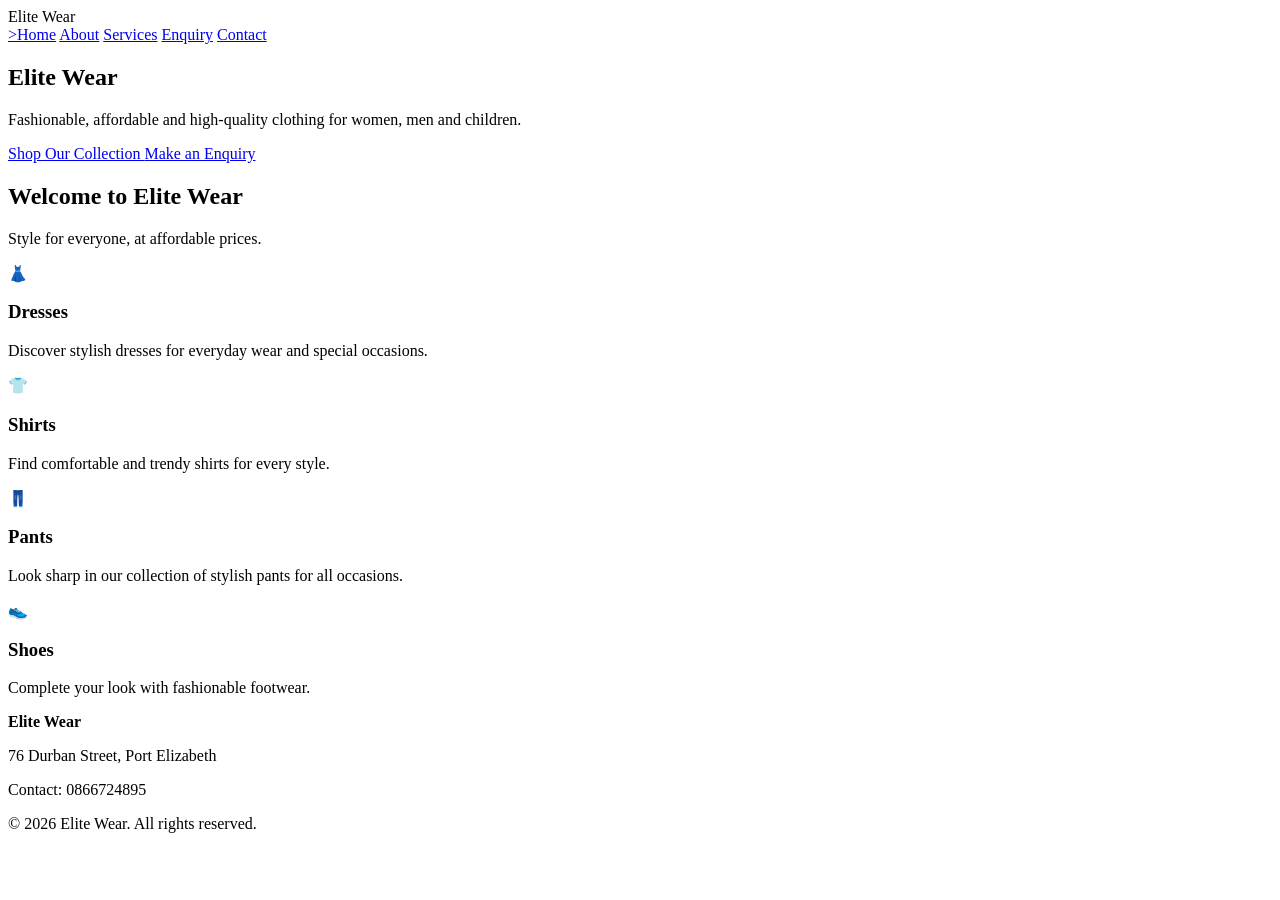
==== index/index.html @ 98d12f88 "commit index" ====
<!DOCTYPE html>
<html lang="en">
<head>
    <meta charset="UTF-8">
    <meta name="viewport" content="width=device-width, initial-scale=1.0">
    <title>Document</title>
</head>
<body>

    <!--=================
    HEADER AND NAVIGATION
    ==================-->
    <header>
        <div class= "navbar"

        <div class= "logo" >Elite Wear

        </div>

        <nav>
            <a class="active" href="index.html">>Home</a>
            <a href="about.html">About</a>
            <a href="services.html">Services</a>
            <a href="enquiry.html">Enquiry</a>
            <a href="contact.html">Contact</a>

        </nav>
        </div>
    </header>

    <!--===================
      HERO SECTION
    =======================-->

    <section class="hero">
        <div>
            <h1>Elite Wear</h1>

            <p>

                Fashionable, affordable and high-quality clothing for women, men and children.
            </p>

            <a class="btn" href="services.html">
                Shop Our Collection
            </a>

            <a class="btn light" href="enquiry.html">
                Make an Enquiry
            </a>
        </div>
    </section>

    <!--=============
    WELCOME SECTION
    ==================-->
    
    <section class="container">

        <div class="section-title">
            <h2>Welcome to Elite Wear</h2>
            <p> Style for everyone, at affordable prices.</p>

        </div>
           <!-- Clothing category cards-->
            <div class="card">

                <!--Dresses card-->
                <div class="icon">👗</div>
                <h3>Dresses</h3>
                <p>
                    Discover stylish dresses for everyday wear and special occasions.
                </p>
            </div>
            <!--Shirts Card-->
            <div class="card">
                <div class="icon">👕</div>
                <h3>Shirts</h3>
                <p>
        Find comfortable and trendy shirts for every style.
                </p>
            </div>
            <!--Pants Card-->
            <div class="card">
                <div class="icon">👖</div>
                <h3>Pants</h3>
                <p>
        Look sharp in our collection of stylish pants for all occasions.
                </p>
            </div>
            <!--Shoes Card-->
            <div class="card">
                <div class="icon">👟</div>
                <h3>Shoes</h3>
                <p>
         Complete your look with fashionable footwear.   
                </p>
            </div>
    </section>

    <footer>

        <!--===============
           FOOTER
        ====================-->
        <p><strong>Elite Wear</strong></p>
        <p>76 Durban Street, Port Elizabeth</p>
        <p>Contact: 0866724895</p>
        <p>&copy; 2026 Elite Wear. All rights reserved.</p>
    
    </footer>
    
</body>
</html>
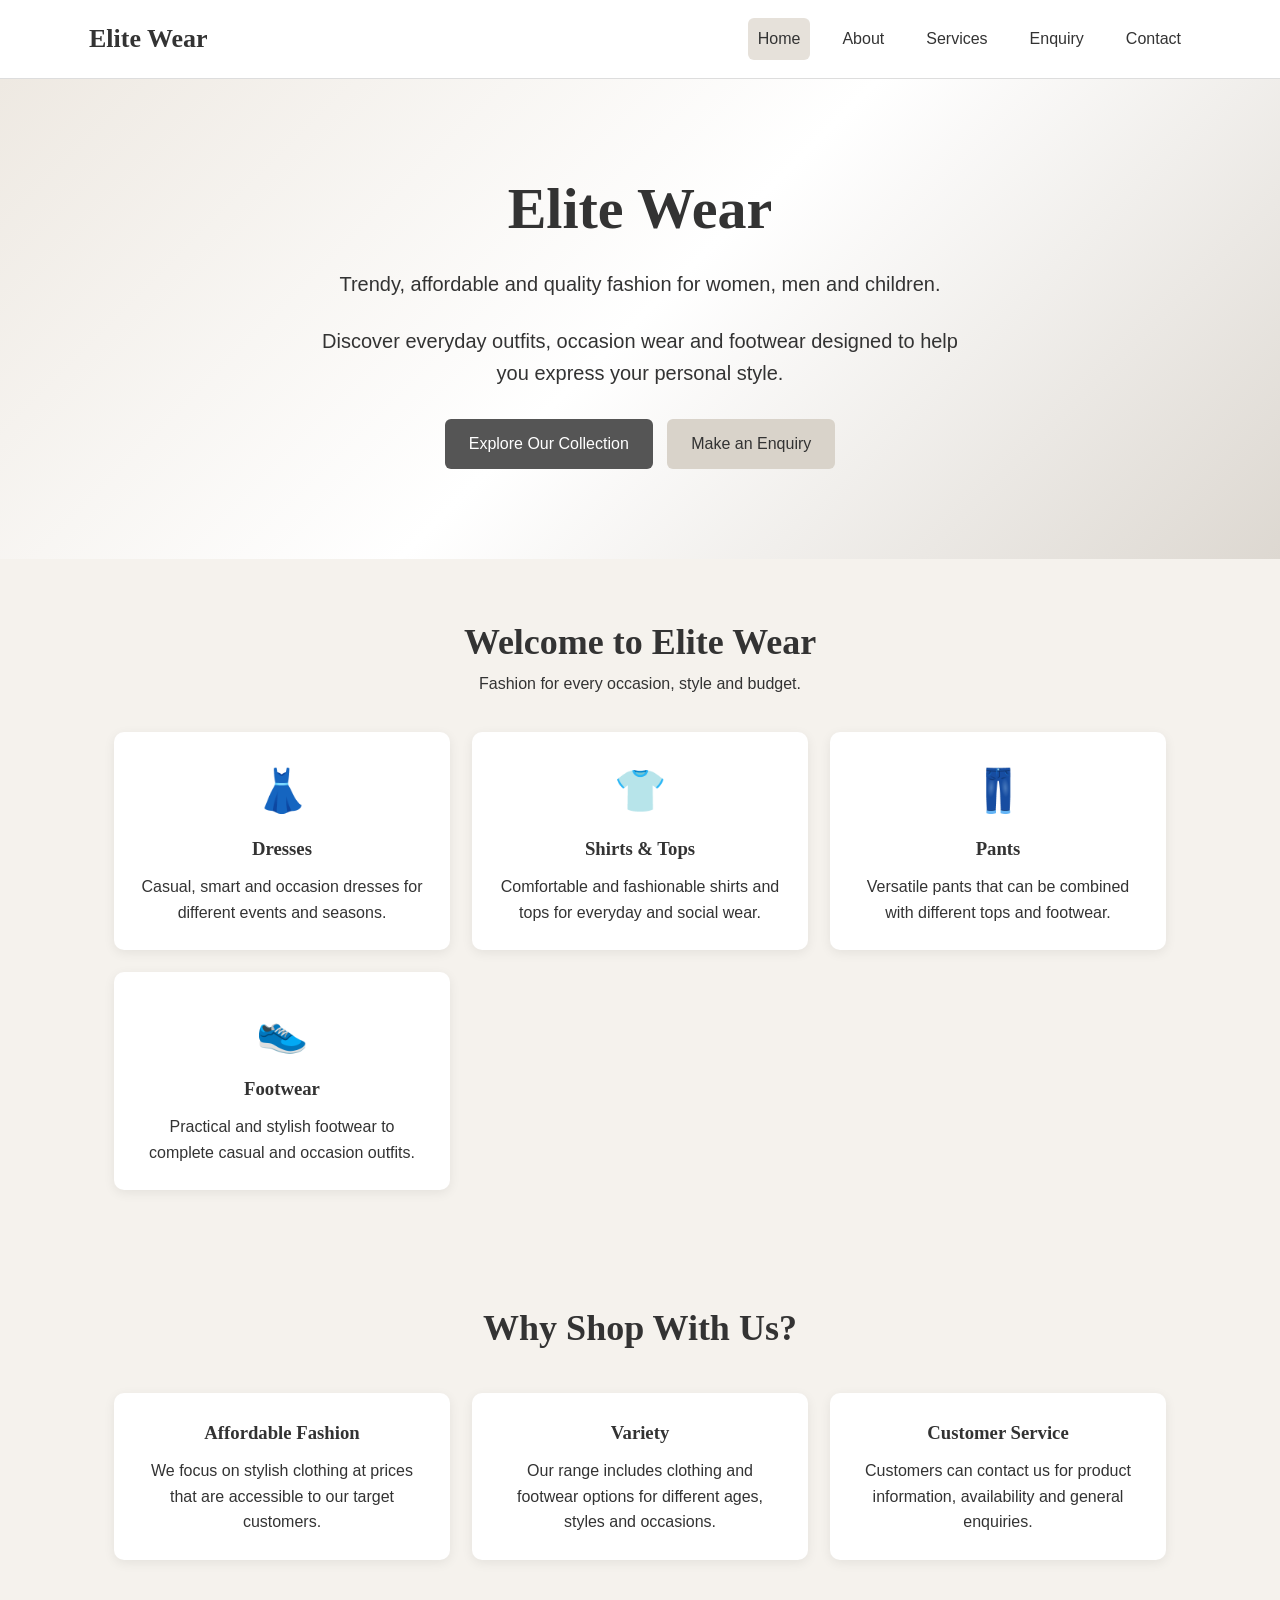
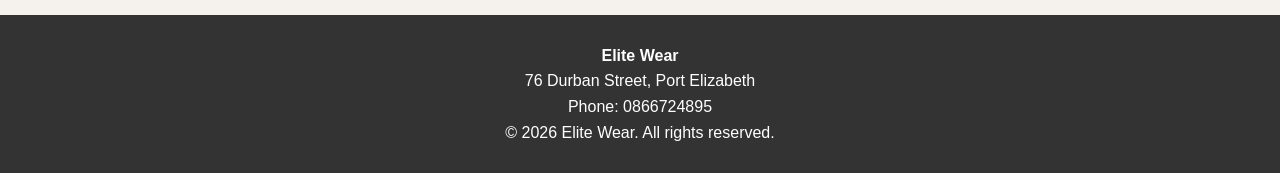
==== commit 5cc27ec0: "Expand home page with detailed Elite Wear information" ====
--- a/index/index.html
+++ b/index/index.html
@@ -3,112 +3,64 @@
 <head>
     <meta charset="UTF-8">
     <meta name="viewport" content="width=device-width, initial-scale=1.0">
-    <title>Document</title>
+    <title>Elite Wear | Trendy Fashion</title>
+    <link rel="stylesheet" href="../css/style.css">
 </head>
 <body>
-
-    <!--=================
-    HEADER AND NAVIGATION
-    ==================-->
+    <!-- Main header and website navigation -->
     <header>
-        <div class= "navbar"
-
-        <div class= "logo" >Elite Wear
-
-        </div>
-
-        <nav>
-            <a class="active" href="index.html">>Home</a>
-            <a href="about.html">About</a>
-            <a href="services.html">Services</a>
-            <a href="enquiry.html">Enquiry</a>
-            <a href="contact.html">Contact</a>
-
-        </nav>
+        <div class="navbar">
+            <div class="logo">Elite Wear</div>
+            <nav>
+                <a class="active" href="index.html">Home</a>
+                <a href="../Pages/about.html">About</a>
+                <a href="../Pages/services.html">Services</a>
+                <a href="../Pages/enquiry.html">Enquiry</a>
+                <a href="../Pages/contact.html">Contact</a>
+            </nav>
         </div>
     </header>
 
-    <!--===================
-      HERO SECTION
-    =======================-->
-
+    <!-- Hero section introducing the clothing brand -->
     <section class="hero">
         <div>
             <h1>Elite Wear</h1>
-
-            <p>
-
-                Fashionable, affordable and high-quality clothing for women, men and children.
-            </p>
-
-            <a class="btn" href="services.html">
-                Shop Our Collection
-            </a>
-
-            <a class="btn light" href="enquiry.html">
-                Make an Enquiry
-            </a>
+            <p>Trendy, affordable and quality fashion for women, men and children.</p>
+            <p>Discover everyday outfits, occasion wear and footwear designed to help you express your personal style.</p>
+            <a class="btn" href="../Pages/services.html">Explore Our Collection</a>
+            <a class="btn light" href="../Pages/enquiry.html">Make an Enquiry</a>
         </div>
     </section>
 
-    <!--=============
-    WELCOME SECTION
-    ==================-->
-    
+    <!-- Welcome and category overview -->
     <section class="container">
-
         <div class="section-title">
             <h2>Welcome to Elite Wear</h2>
-            <p> Style for everyone, at affordable prices.</p>
+            <p>Fashion for every occasion, style and budget.</p>
+        </div>
+        <div class="cards">
+            <div class="card"><div class="icon">👗</div><h3>Dresses</h3><p>Casual, smart and occasion dresses for different events and seasons.</p></div>
+            <div class="card"><div class="icon">👕</div><h3>Shirts & Tops</h3><p>Comfortable and fashionable shirts and tops for everyday and social wear.</p></div>
+            <div class="card"><div class="icon">👖</div><h3>Pants</h3><p>Versatile pants that can be combined with different tops and footwear.</p></div>
+            <div class="card"><div class="icon">👟</div><h3>Footwear</h3><p>Practical and stylish footwear to complete casual and occasion outfits.</p></div>
+        </div>
+    </section>
 
+    <!-- Extra information about the customer experience -->
+    <section class="container">
+        <div class="section-title"><h2>Why Shop With Us?</h2></div>
+        <div class="cards">
+            <div class="card"><h3>Affordable Fashion</h3><p>We focus on stylish clothing at prices that are accessible to our target customers.</p></div>
+            <div class="card"><h3>Variety</h3><p>Our range includes clothing and footwear options for different ages, styles and occasions.</p></div>
+            <div class="card"><h3>Customer Service</h3><p>Customers can contact us for product information, availability and general enquiries.</p></div>
         </div>
-           <!-- Clothing category cards-->
-            <div class="card">
-
-                <!--Dresses card-->
-                <div class="icon">👗</div>
-                <h3>Dresses</h3>
-                <p>
-                    Discover stylish dresses for everyday wear and special occasions.
-                </p>
-            </div>
-            <!--Shirts Card-->
-            <div class="card">
-                <div class="icon">👕</div>
-                <h3>Shirts</h3>
-                <p>
-        Find comfortable and trendy shirts for every style.
-                </p>
-            </div>
-            <!--Pants Card-->
-            <div class="card">
-                <div class="icon">👖</div>
-                <h3>Pants</h3>
-                <p>
-        Look sharp in our collection of stylish pants for all occasions.
-                </p>
-            </div>
-            <!--Shoes Card-->
-            <div class="card">
-                <div class="icon">👟</div>
-                <h3>Shoes</h3>
-                <p>
-         Complete your look with fashionable footwear.   
-                </p>
-            </div>
     </section>
 
     <footer>
-
-        <!--===============
-           FOOTER
-        ====================-->
         <p><strong>Elite Wear</strong></p>
         <p>76 Durban Street, Port Elizabeth</p>
-        <p>Contact: 0866724895</p>
+        <p>Phone: 0866724895</p>
         <p>&copy; 2026 Elite Wear. All rights reserved.</p>
-    
     </footer>
-    
 </body>
 </html>
--- a/css/style.css
+++ b/css/style.css
@@ -0,0 +1,501 @@
+/* ================================
+   ELITE WEAR WEBSITE
+   Main CSS
+================================ */
+
+
+/* ---------- GENERAL ---------- */
+
+* {
+    box-sizing: border-box;
+    margin: 0;
+    padding: 0;
+}
+
+
+body {
+
+    font-family: Calibri, Arial, sans-serif;
+
+    background-color: #f5f2ed;
+
+    color: #333;
+
+    line-height: 1.6;
+}
+
+
+h1,
+h2,
+h3 {
+
+    font-family: "Lucida Handwriting", cursive;
+
+}
+
+
+a {
+
+    text-decoration: none;
+
+    color: inherit;
+
+}
+
+
+/* ---------- NAVIGATION ---------- */
+
+header {
+
+    background-color: white;
+
+    border-bottom: 1px solid #ddd;
+
+    position: sticky;
+
+    top: 0;
+
+    z-index: 10;
+
+}
+
+
+.navbar {
+
+    max-width: 1150px;
+
+    margin: auto;
+
+    padding: 18px 24px;
+
+    display: flex;
+
+    align-items: center;
+
+    justify-content: space-between;
+
+}
+
+
+.logo {
+
+    font-family: "Lucida Handwriting", cursive;
+
+    font-size: 26px;
+
+    font-weight: bold;
+
+}
+
+
+nav {
+
+    display: flex;
+
+    gap: 22px;
+
+}
+
+
+nav a {
+
+    padding: 8px 10px;
+
+    border-radius: 6px;
+
+}
+
+
+nav a:hover,
+nav a.active {
+
+    background-color: #e6e1da;
+
+}
+
+
+/* ---------- HERO ---------- */
+
+.hero {
+
+    min-height: 480px;
+
+    display: flex;
+
+    align-items: center;
+
+    justify-content: center;
+
+    text-align: center;
+
+    padding: 60px 20px;
+
+    background:
+        linear-gradient(
+            135deg,
+            #eee9e2,
+            #ffffff,
+            #ddd8d1
+        );
+
+}
+
+
+.hero h1 {
+
+    font-size: 58px;
+
+    margin-bottom: 12px;
+
+}
+
+
+.hero p {
+
+    font-size: 20px;
+
+    max-width: 650px;
+
+    margin: 0 auto 25px;
+
+}
+
+
+/* ---------- BUTTONS ---------- */
+
+.btn {
+
+    display: inline-block;
+
+    background-color: #555;
+
+    color: white;
+
+    padding: 12px 24px;
+
+    border-radius: 6px;
+
+    margin: 5px;
+
+    border: none;
+
+    cursor: pointer;
+
+    font-size: 16px;
+
+}
+
+
+.btn:hover {
+
+    background-color: #333;
+
+}
+
+
+.btn.light {
+
+    background-color: #d9d3ca;
+
+    color: #333;
+
+}
+
+
+/* ---------- CONTAINER ---------- */
+
+.container {
+
+    max-width: 1100px;
+
+    margin: auto;
+
+    padding: 55px 24px;
+
+}
+
+
+.section-title {
+
+    text-align: center;
+
+    margin-bottom: 35px;
+
+}
+
+
+.section-title h2 {
+
+    font-size: 36px;
+
+}
+
+
+/* ---------- CARDS ---------- */
+
+.cards {
+
+    display: grid;
+
+    grid-template-columns:
+        repeat(3, 1fr);
+
+    gap: 22px;
+
+}
+
+
+.card {
+
+    background-color: white;
+
+    padding: 25px;
+
+    border-radius: 10px;
+
+    box-shadow:
+        0 3px 12px #00000012;
+
+    text-align: center;
+
+}
+
+
+.card h3 {
+
+    margin-bottom: 10px;
+
+}
+
+
+.icon {
+
+    font-size: 42px;
+
+    margin-bottom: 10px;
+
+}
+
+
+/* ---------- PRODUCTS ---------- */
+
+.product-grid {
+
+    display: grid;
+
+    grid-template-columns:
+        repeat(3, 1fr);
+
+    gap: 24px;
+
+}
+
+
+.product {
+
+    background-color: white;
+
+    border-radius: 10px;
+
+    overflow: hidden;
+
+    box-shadow:
+        0 3px 12px #00000012;
+
+}
+
+
+.product-img {
+
+    height: 220px;
+
+    background-color: #ded9d2;
+
+    display: flex;
+
+    align-items: center;
+
+    justify-content: center;
+
+    font-size: 60px;
+
+}
+
+
+.product-info {
+
+    padding: 18px;
+
+}
+
+
+.price {
+
+    font-weight: bold;
+
+    font-size: 18px;
+
+    margin-top: 10px;
+
+}
+
+
+/* ---------- ABOUT ---------- */
+
+.about-box {
+
+    background-color: white;
+
+    padding: 35px;
+
+    border-radius: 10px;
+
+    box-shadow:
+        0 3px 12px #00000012;
+
+}
+
+
+.info-list {
+
+    list-style: none;
+
+    margin-top: 18px;
+
+}
+
+
+.info-list li {
+
+    margin: 8px 0;
+
+}
+
+
+/* ---------- FORM ---------- */
+
+.form {
+
+    max-width: 700px;
+
+    margin: auto;
+
+    background-color: white;
+
+    padding: 30px;
+
+    border-radius: 10px;
+
+    box-shadow:
+        0 3px 12px #00000012;
+
+}
+
+
+.form-group {
+
+    margin-bottom: 18px;
+
+}
+
+
+label {
+
+    display: block;
+
+    margin-bottom: 6px;
+
+    font-weight: bold;
+
+}
+
+
+input,
+textarea,
+select {
+
+    width: 100%;
+
+    padding: 12px;
+
+    border: 1px solid #ccc;
+
+    border-radius: 6px;
+
+    font: inherit;
+
+}
+
+
+textarea {
+
+    min-height: 140px;
+
+    resize: vertical;
+
+}
+
+
+#response {
+
+    margin-top: 15px;
+
+    font-weight: bold;
+
+}
+
+
+/* ---------- FOOTER ---------- */
+
+footer {
+
+    background-color: #333;
+
+    color: white;
+
+    padding: 28px 20px;
+
+    text-align: center;
+
+}
+
+
+/* ---------- MOBILE ---------- */
+
+@media (max-width: 800px) {
+
+    .navbar {
+
+        flex-direction: column;
+
+        gap: 12px;
+
+    }
+
+
+    nav {
+
+        flex-wrap: wrap;
+
+        justify-content: center;
+
+        gap: 5px;
+
+    }
+
+
+    .hero h1 {
+
+        font-size: 40px;
+
+    }
+
+
+    .cards,
+    .product-grid {
+
+        grid-template-columns: 1fr;
+
+    }
+
+}
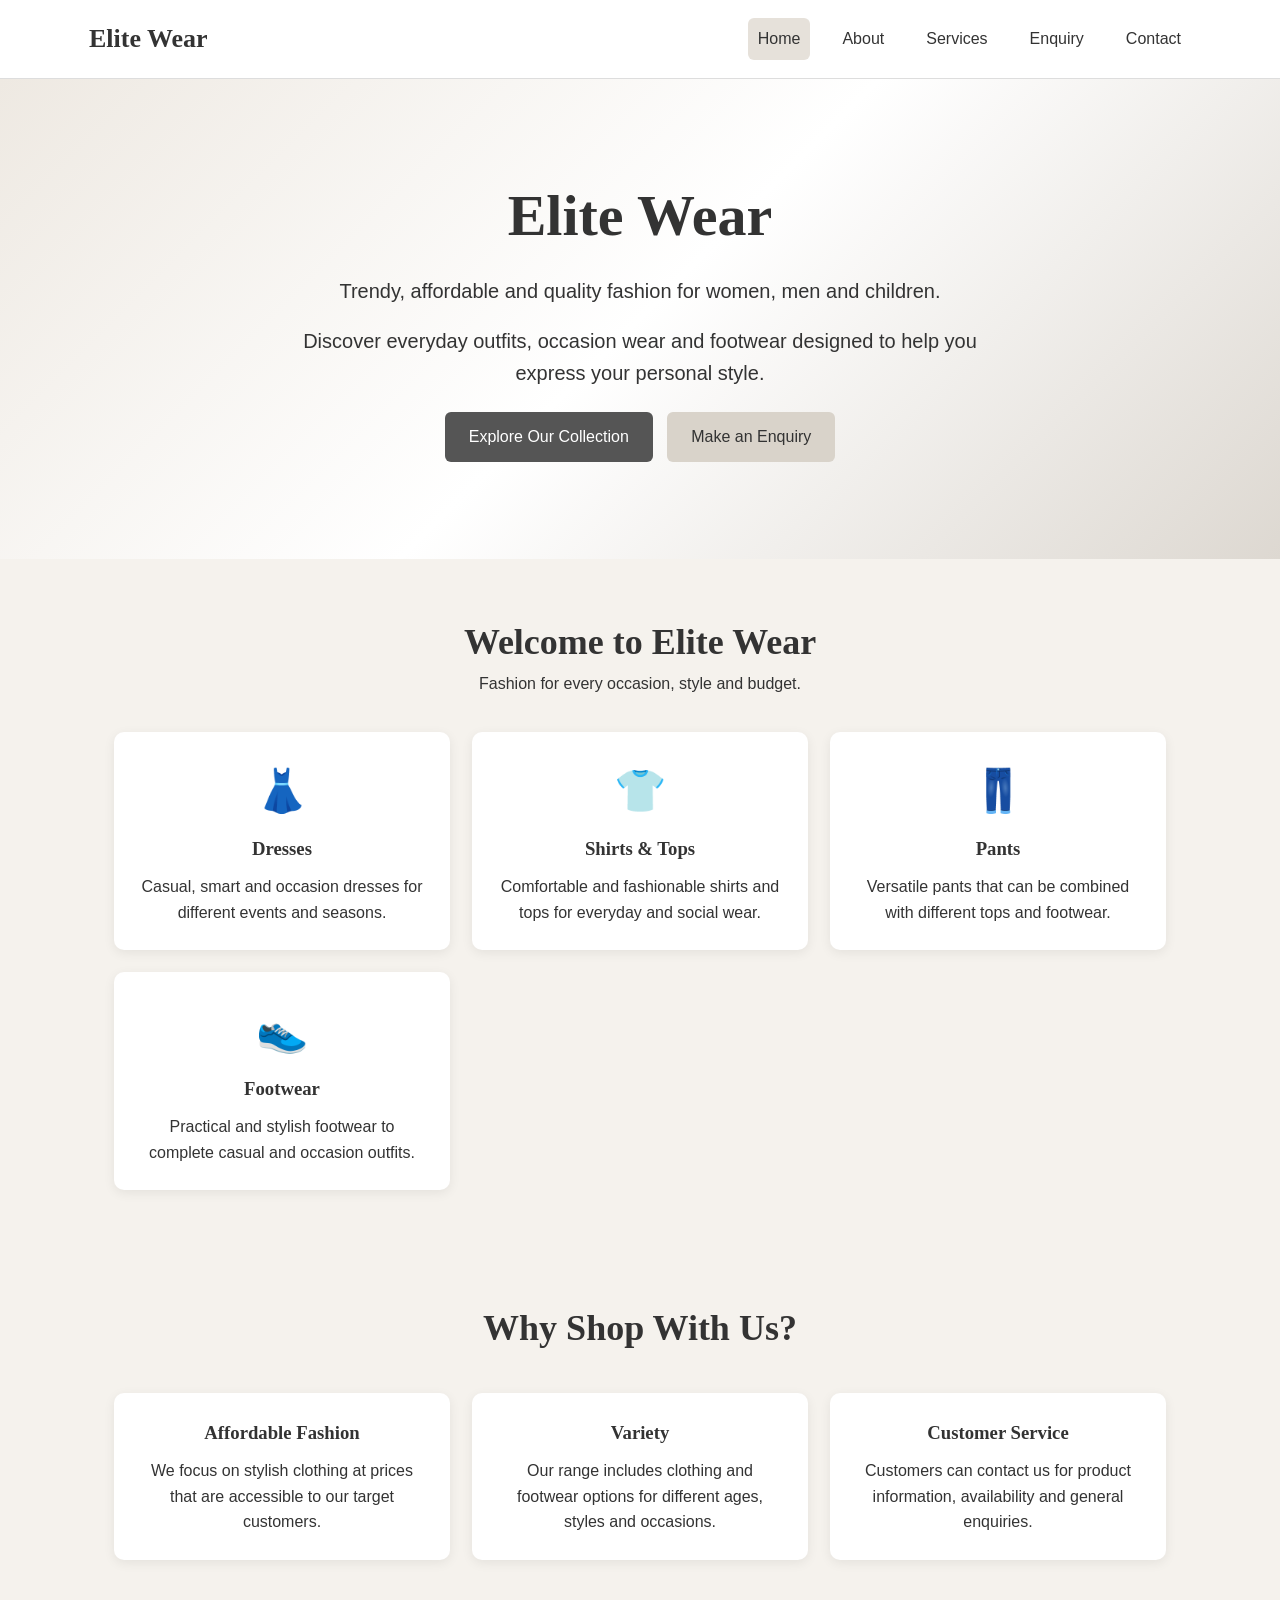
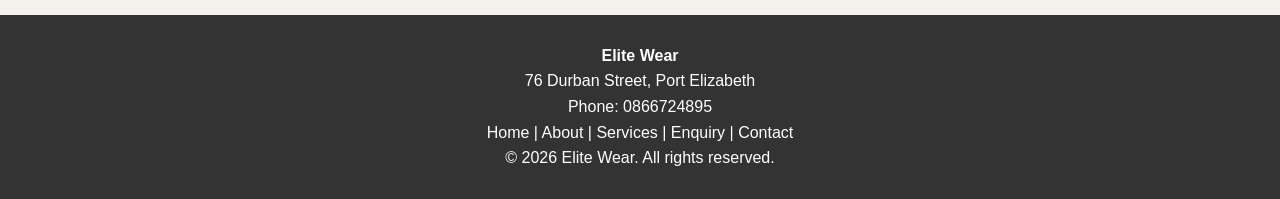
==== commit d0245453: "Link home page to all website pages" ====
--- a/index/index.html
+++ b/index/index.html
@@ -56,10 +56,18 @@
         </div>
     </section>
 
+    <!-- Footer navigation links to all website pages -->
     <footer>
         <p><strong>Elite Wear</strong></p>
         <p>76 Durban Street, Port Elizabeth</p>
         <p>Phone: 0866724895</p>
+        <p>
+            <a href="index.html">Home</a> |
+            <a href="../Pages/about.html">About</a> |
+            <a href="../Pages/services.html">Services</a> |
+            <a href="../Pages/enquiry.html">Enquiry</a> |
+            <a href="../Pages/contact.html">Contact</a>
+        </p>
         <p>&copy; 2026 Elite Wear. All rights reserved.</p>
     </footer>
 </body>
--- a/css/style.css
+++ b/css/style.css
@@ -1,501 +1,49 @@
-/* ================================
-   ELITE WEAR WEBSITE
-   Main CSS
-================================ */
-
-
-/* ---------- GENERAL ---------- */
-
-* {
-    box-sizing: border-box;
-    margin: 0;
-    padding: 0;
-}
-
-
-body {
-
-    font-family: Calibri, Arial, sans-serif;
-
-    background-color: #f5f2ed;
-
-    color: #333;
-
-    line-height: 1.6;
-}
-
-
-h1,
-h2,
-h3 {
-
-    font-family: "Lucida Handwriting", cursive;
-
-}
-
-
-a {
-
-    text-decoration: none;
-
-    color: inherit;
-
-}
-
-
-/* ---------- NAVIGATION ---------- */
-
-header {
-
-    background-color: white;
-
-    border-bottom: 1px solid #ddd;
-
-    position: sticky;
-
-    top: 0;
-
-    z-index: 10;
-
-}
-
-
-.navbar {
-
-    max-width: 1150px;
-
-    margin: auto;
-
-    padding: 18px 24px;
-
-    display: flex;
-
-    align-items: center;
-
-    justify-content: space-between;
-
-}
-
-
-.logo {
-
-    font-family: "Lucida Handwriting", cursive;
-
-    font-size: 26px;
-
-    font-weight: bold;
-
-}
-
-
-nav {
-
-    display: flex;
-
-    gap: 22px;
-
-}
-
-
-nav a {
-
-    padding: 8px 10px;
-
-    border-radius: 6px;
-
-}
-
-
-nav a:hover,
-nav a.active {
-
-    background-color: #e6e1da;
-
-}
-
-
-/* ---------- HERO ---------- */
-
-.hero {
-
-    min-height: 480px;
-
-    display: flex;
-
-    align-items: center;
-
-    justify-content: center;
-
-    text-align: center;
-
-    padding: 60px 20px;
-
-    background:
-        linear-gradient(
-            135deg,
-            #eee9e2,
-            #ffffff,
-            #ddd8d1
-        );
-
-}
-
-
-.hero h1 {
-
-    font-size: 58px;
-
-    margin-bottom: 12px;
-
-}
-
-
-.hero p {
-
-    font-size: 20px;
-
-    max-width: 650px;
-
-    margin: 0 auto 25px;
-
-}
-
-
-/* ---------- BUTTONS ---------- */
-
-.btn {
-
-    display: inline-block;
-
-    background-color: #555;
-
-    color: white;
-
-    padding: 12px 24px;
-
-    border-radius: 6px;
-
-    margin: 5px;
-
-    border: none;
-
-    cursor: pointer;
-
-    font-size: 16px;
-
-}
-
-
-.btn:hover {
-
-    background-color: #333;
-
-}
-
-
-.btn.light {
-
-    background-color: #d9d3ca;
-
-    color: #333;
-
-}
-
-
-/* ---------- CONTAINER ---------- */
-
-.container {
-
-    max-width: 1100px;
-
-    margin: auto;
-
-    padding: 55px 24px;
-
-}
-
-
-.section-title {
-
-    text-align: center;
-
-    margin-bottom: 35px;
-
-}
-
-
-.section-title h2 {
-
-    font-size: 36px;
-
-}
-
-
-/* ---------- CARDS ---------- */
-
-.cards {
-
-    display: grid;
-
-    grid-template-columns:
-        repeat(3, 1fr);
-
-    gap: 22px;
-
-}
-
-
-.card {
-
-    background-color: white;
-
-    padding: 25px;
-
-    border-radius: 10px;
-
-    box-shadow:
-        0 3px 12px #00000012;
-
-    text-align: center;
-
-}
-
-
-.card h3 {
-
-    margin-bottom: 10px;
-
-}
-
-
-.icon {
-
-    font-size: 42px;
-
-    margin-bottom: 10px;
-
-}
-
-
-/* ---------- PRODUCTS ---------- */
-
-.product-grid {
-
-    display: grid;
-
-    grid-template-columns:
-        repeat(3, 1fr);
-
-    gap: 24px;
-
-}
-
-
-.product {
-
-    background-color: white;
-
-    border-radius: 10px;
-
-    overflow: hidden;
-
-    box-shadow:
-        0 3px 12px #00000012;
-
-}
-
-
-.product-img {
-
-    height: 220px;
-
-    background-color: #ded9d2;
-
-    display: flex;
-
-    align-items: center;
-
-    justify-content: center;
-
-    font-size: 60px;
-
-}
-
-
-.product-info {
-
-    padding: 18px;
-
-}
-
-
-.price {
-
-    font-weight: bold;
-
-    font-size: 18px;
-
-    margin-top: 10px;
-
-}
-
-
-/* ---------- ABOUT ---------- */
-
-.about-box {
-
-    background-color: white;
-
-    padding: 35px;
-
-    border-radius: 10px;
-
-    box-shadow:
-        0 3px 12px #00000012;
-
-}
-
-
-.info-list {
-
-    list-style: none;
-
-    margin-top: 18px;
-
-}
-
-
-.info-list li {
-
-    margin: 8px 0;
-
-}
-
-
-/* ---------- FORM ---------- */
-
-.form {
-
-    max-width: 700px;
-
-    margin: auto;
-
-    background-color: white;
-
-    padding: 30px;
-
-    border-radius: 10px;
-
-    box-shadow:
-        0 3px 12px #00000012;
-
-}
-
-
-.form-group {
-
-    margin-bottom: 18px;
-
-}
-
-
-label {
-
-    display: block;
-
-    margin-bottom: 6px;
-
-    font-weight: bold;
-
-}
-
-
-input,
-textarea,
-select {
-
-    width: 100%;
-
-    padding: 12px;
-
-    border: 1px solid #ccc;
-
-    border-radius: 6px;
-
-    font: inherit;
-
-}
-
-
-textarea {
-
-    min-height: 140px;
-
-    resize: vertical;
-
-}
-
-
-#response {
-
-    margin-top: 15px;
-
-    font-weight: bold;
-
-}
-
-
-/* ---------- FOOTER ---------- */
-
-footer {
-
-    background-color: #333;
-
-    color: white;
-
-    padding: 28px 20px;
-
-    text-align: center;
-
-}
-
-
-/* ---------- MOBILE ---------- */
-
-@media (max-width: 800px) {
-
-    .navbar {
-
-        flex-direction: column;
-
-        gap: 12px;
-
-    }
-
-
-    nav {
-
-        flex-wrap: wrap;
-
-        justify-content: center;
-
-        gap: 5px;
-
-    }
-
-
-    .hero h1 {
-
-        font-size: 40px;
-
-    }
-
-
-    .cards,
-    .product-grid {
-
-        grid-template-columns: 1fr;
-
-    }
-
+/* =========================================
+   ELITE WEAR WEBSITE - MAIN STYLESHEET
+   ========================================= */
+* { box-sizing: border-box; margin: 0; padding: 0; }
+body { font-family: Calibri, Arial, sans-serif; background:#f5f2ed; color:#333; line-height:1.6; }
+h1,h2,h3 { font-family:"Lucida Handwriting", cursive; }
+a { text-decoration:none; color:inherit; }
+header { background:#fff; border-bottom:1px solid #ddd; position:sticky; top:0; z-index:10; }
+.navbar { max-width:1150px; margin:auto; padding:18px 24px; display:flex; align-items:center; justify-content:space-between; }
+.logo { font-family:"Lucida Handwriting", cursive; font-size:26px; font-weight:bold; }
+nav { display:flex; gap:22px; }
+nav a { padding:8px 10px; border-radius:6px; }
+nav a:hover, nav a.active { background:#e6e1da; }
+.hero { min-height:480px; display:flex; align-items:center; justify-content:center; text-align:center; padding:60px 20px; background:linear-gradient(135deg,#eee9e2,#fff,#ddd8d1); }
+.hero h1 { font-size:58px; margin-bottom:12px; }
+.hero p { font-size:20px; max-width:700px; margin:0 auto 18px; }
+.btn { display:inline-block; background:#555; color:#fff; padding:12px 24px; border-radius:6px; margin:5px; border:none; cursor:pointer; font-size:16px; }
+.btn:hover { background:#333; }
+.btn.light { background:#d9d3ca; color:#333; }
+.container { max-width:1100px; margin:auto; padding:55px 24px; }
+.section-title { text-align:center; margin-bottom:35px; }
+.section-title h2 { font-size:36px; }
+.cards { display:grid; grid-template-columns:repeat(3,1fr); gap:22px; }
+.card { background:#fff; padding:25px; border-radius:10px; box-shadow:0 3px 12px #00000012; text-align:center; }
+.card h3 { margin-bottom:10px; }
+.icon { font-size:42px; margin-bottom:10px; }
+.product-grid { display:grid; grid-template-columns:repeat(3,1fr); gap:24px; }
+.product { background:#fff; border-radius:10px; overflow:hidden; box-shadow:0 3px 12px #00000012; }
+.product-img { height:220px; background:#ded9d2; display:flex; align-items:center; justify-content:center; font-size:60px; }
+.product-info { padding:18px; }
+.price { font-weight:bold; font-size:18px; margin-top:10px; }
+.about-box { background:#fff; padding:35px; border-radius:10px; box-shadow:0 3px 12px #00000012; }
+.about-box h3 { margin-bottom:8px; }
+.info-list { margin:10px 0 0 20px; }
+.info-list li { margin:8px 0; }
+.form { max-width:700px; margin:auto; background:#fff; padding:30px; border-radius:10px; box-shadow:0 3px 12px #00000012; }
+.form-group { margin-bottom:18px; }
+label { display:block; margin-bottom:6px; font-weight:bold; }
+input,textarea,select { width:100%; padding:12px; border:1px solid #ccc; border-radius:6px; font:inherit; }
+textarea { min-height:140px; resize:vertical; }
+#response { margin-top:15px; font-weight:bold; }
+footer { background:#333; color:#fff; padding:28px 20px; text-align:center; }
+@media (max-width:800px) {
+    .navbar { flex-direction:column; gap:12px; }
+    nav { flex-wrap:wrap; justify-content:center; gap:5px; }
+    .hero h1 { font-size:40px; }
+    .cards,.product-grid { grid-template-columns:1fr; }
+    .container { padding:40px 18px; }
 }
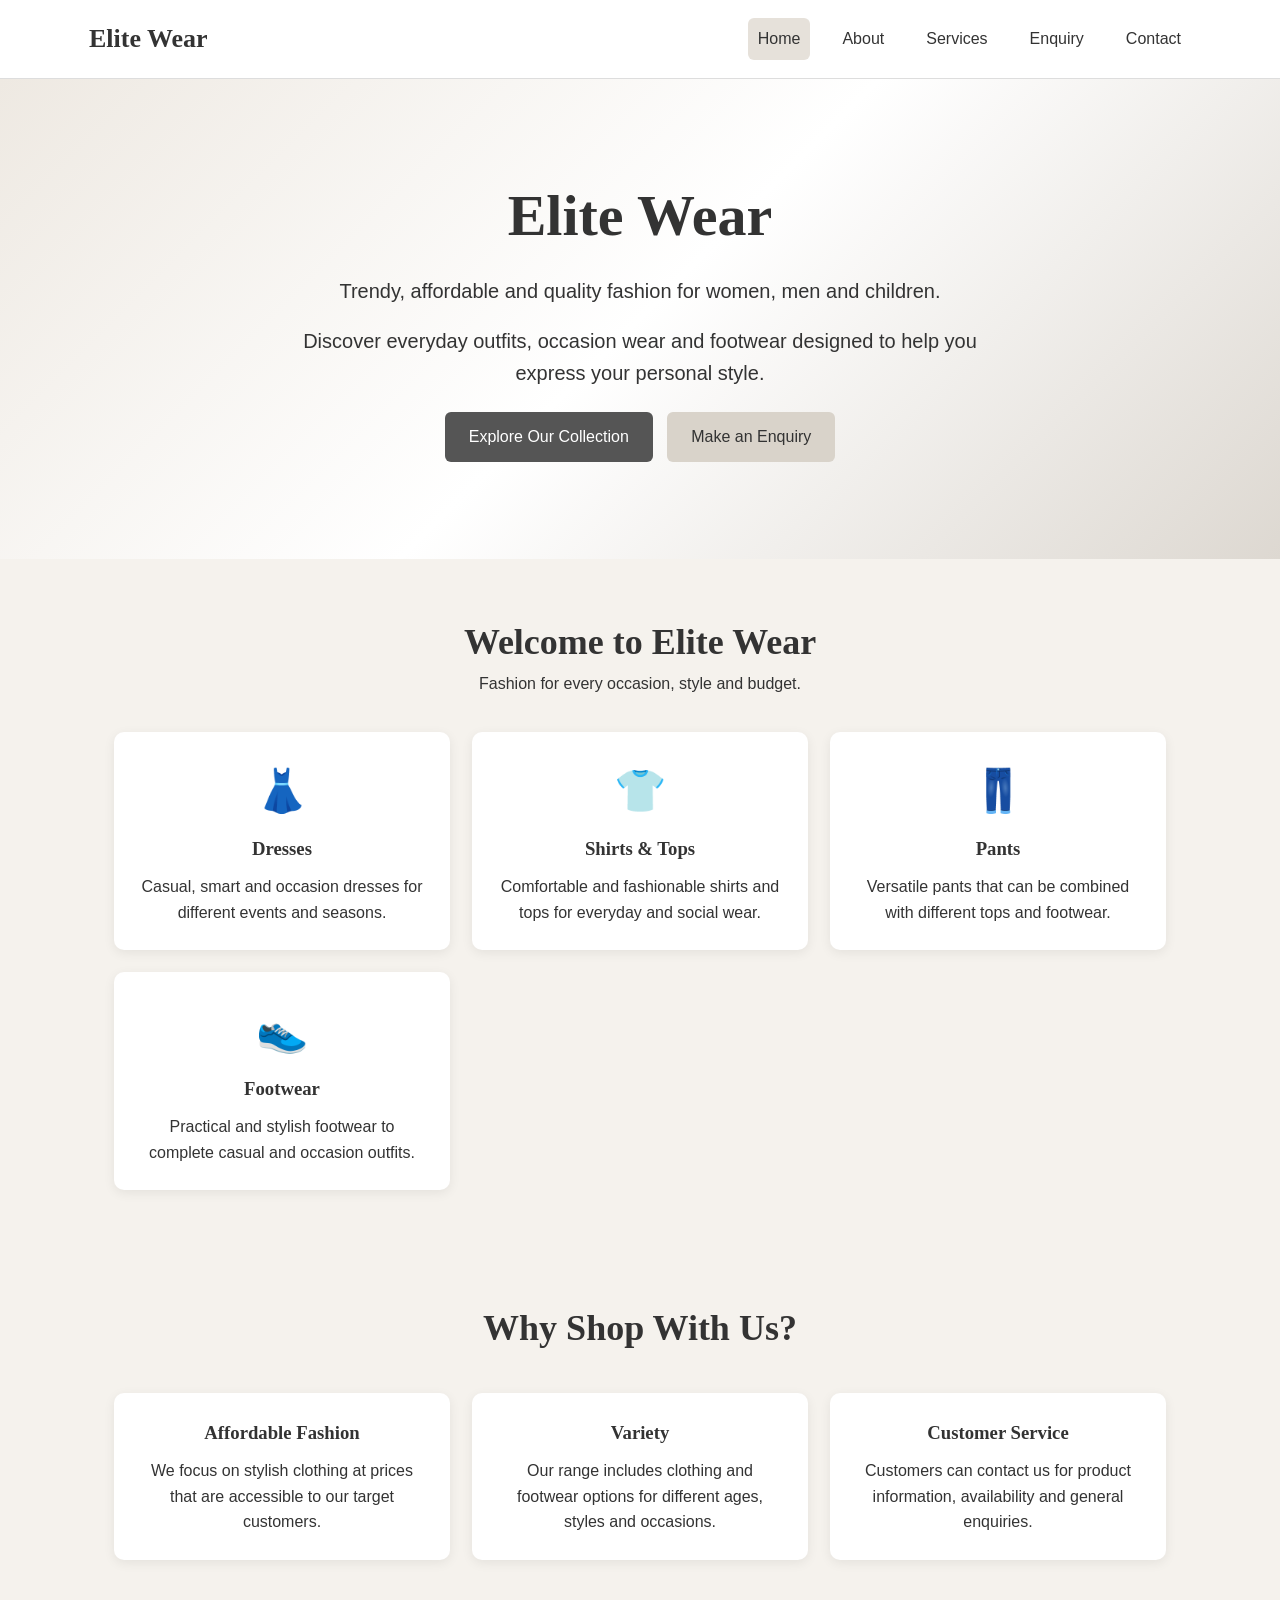
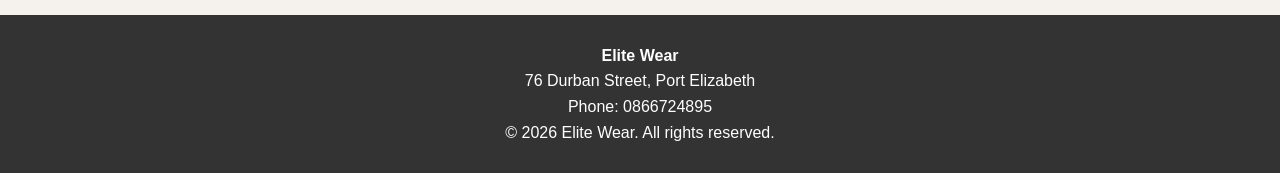
==== commit 12803cd5: "Add CSS attributes to home page" ====
--- a/index/index.html
+++ b/index/index.html
@@ -6,68 +6,58 @@
     <title>Elite Wear | Trendy Fashion</title>
     <link rel="stylesheet" href="../css/style.css">
 </head>
-<body>
-    <!-- Main header and website navigation -->
-    <header>
+<body class="home-page">
+    <header class="site-header">
         <div class="navbar">
             <div class="logo">Elite Wear</div>
-            <nav>
-                <a class="active" href="index.html">Home</a>
-                <a href="../Pages/about.html">About</a>
-                <a href="../Pages/services.html">Services</a>
-                <a href="../Pages/enquiry.html">Enquiry</a>
-                <a href="../Pages/contact.html">Contact</a>
+            <nav class="main-nav">
+                <a class="active nav-link" href="index.html">Home</a>
+                <a class="nav-link" href="../Pages/about.html">About</a>
+                <a class="nav-link" href="../Pages/services.html">Services</a>
+                <a class="nav-link" href="../Pages/enquiry.html">Enquiry</a>
+                <a class="nav-link" href="../Pages/contact.html">Contact</a>
             </nav>
         </div>
     </header>
 
-    <!-- Hero section introducing the clothing brand -->
-    <section class="hero">
-        <div>
+    <section class="hero home-hero">
+        <div class="hero-content">
             <h1>Elite Wear</h1>
             <p>Trendy, affordable and quality fashion for women, men and children.</p>
             <p>Discover everyday outfits, occasion wear and footwear designed to help you express your personal style.</p>
-            <a class="btn" href="../Pages/services.html">Explore Our Collection</a>
-            <a class="btn light" href="../Pages/enquiry.html">Make an Enquiry</a>
+            <div class="hero-buttons">
+                <a class="btn primary-btn" href="../Pages/services.html">Explore Our Collection</a>
+                <a class="btn light" href="../Pages/enquiry.html">Make an Enquiry</a>
+            </div>
         </div>
     </section>
 
-    <!-- Welcome and category overview -->
-    <section class="container">
+    <section class="container home-section">
         <div class="section-title">
             <h2>Welcome to Elite Wear</h2>
             <p>Fashion for every occasion, style and budget.</p>
         </div>
-        <div class="cards">
-            <div class="card"><div class="icon">👗</div><h3>Dresses</h3><p>Casual, smart and occasion dresses for different events and seasons.</p></div>
-            <div class="card"><div class="icon">👕</div><h3>Shirts & Tops</h3><p>Comfortable and fashionable shirts and tops for everyday and social wear.</p></div>
-            <div class="card"><div class="icon">👖</div><h3>Pants</h3><p>Versatile pants that can be combined with different tops and footwear.</p></div>
-            <div class="card"><div class="icon">👟</div><h3>Footwear</h3><p>Practical and stylish footwear to complete casual and occasion outfits.</p></div>
+        <div class="cards category-cards">
+            <div class="card category-card"><div class="icon">👗</div><h3>Dresses</h3><p>Casual, smart and occasion dresses for different events and seasons.</p></div>
+            <div class="card category-card"><div class="icon">👕</div><h3>Shirts & Tops</h3><p>Comfortable and fashionable shirts and tops for everyday and social wear.</p></div>
+            <div class="card category-card"><div class="icon">👖</div><h3>Pants</h3><p>Versatile pants that can be combined with different tops and footwear.</p></div>
+            <div class="card category-card"><div class="icon">👟</div><h3>Footwear</h3><p>Practical and stylish footwear to complete casual and occasion outfits.</p></div>
         </div>
     </section>
 
-    <!-- Extra information about the customer experience -->
-    <section class="container">
+    <section class="container home-section benefits-section">
         <div class="section-title"><h2>Why Shop With Us?</h2></div>
         <div class="cards">
-            <div class="card"><h3>Affordable Fashion</h3><p>We focus on stylish clothing at prices that are accessible to our target customers.</p></div>
-            <div class="card"><h3>Variety</h3><p>Our range includes clothing and footwear options for different ages, styles and occasions.</p></div>
-            <div class="card"><h3>Customer Service</h3><p>Customers can contact us for product information, availability and general enquiries.</p></div>
+            <div class="card benefit-card"><h3>Affordable Fashion</h3><p>We focus on stylish clothing at prices that are accessible to our target customers.</p></div>
+            <div class="card benefit-card"><h3>Variety</h3><p>Our range includes clothing and footwear options for different ages, styles and occasions.</p></div>
+            <div class="card benefit-card"><h3>Customer Service</h3><p>Customers can contact us for product information, availability and general enquiries.</p></div>
         </div>
     </section>
 
-    <!-- Footer navigation links to all website pages -->
-    <footer>
+    <footer class="site-footer">
         <p><strong>Elite Wear</strong></p>
         <p>76 Durban Street, Port Elizabeth</p>
         <p>Phone: 0866724895</p>
-        <p>
-            <a href="index.html">Home</a> |
-            <a href="../Pages/about.html">About</a> |
-            <a href="../Pages/services.html">Services</a> |
-            <a href="../Pages/enquiry.html">Enquiry</a> |
-            <a href="../Pages/contact.html">Contact</a>
-        </p>
         <p>&copy; 2026 Elite Wear. All rights reserved.</p>
     </footer>
 </body>
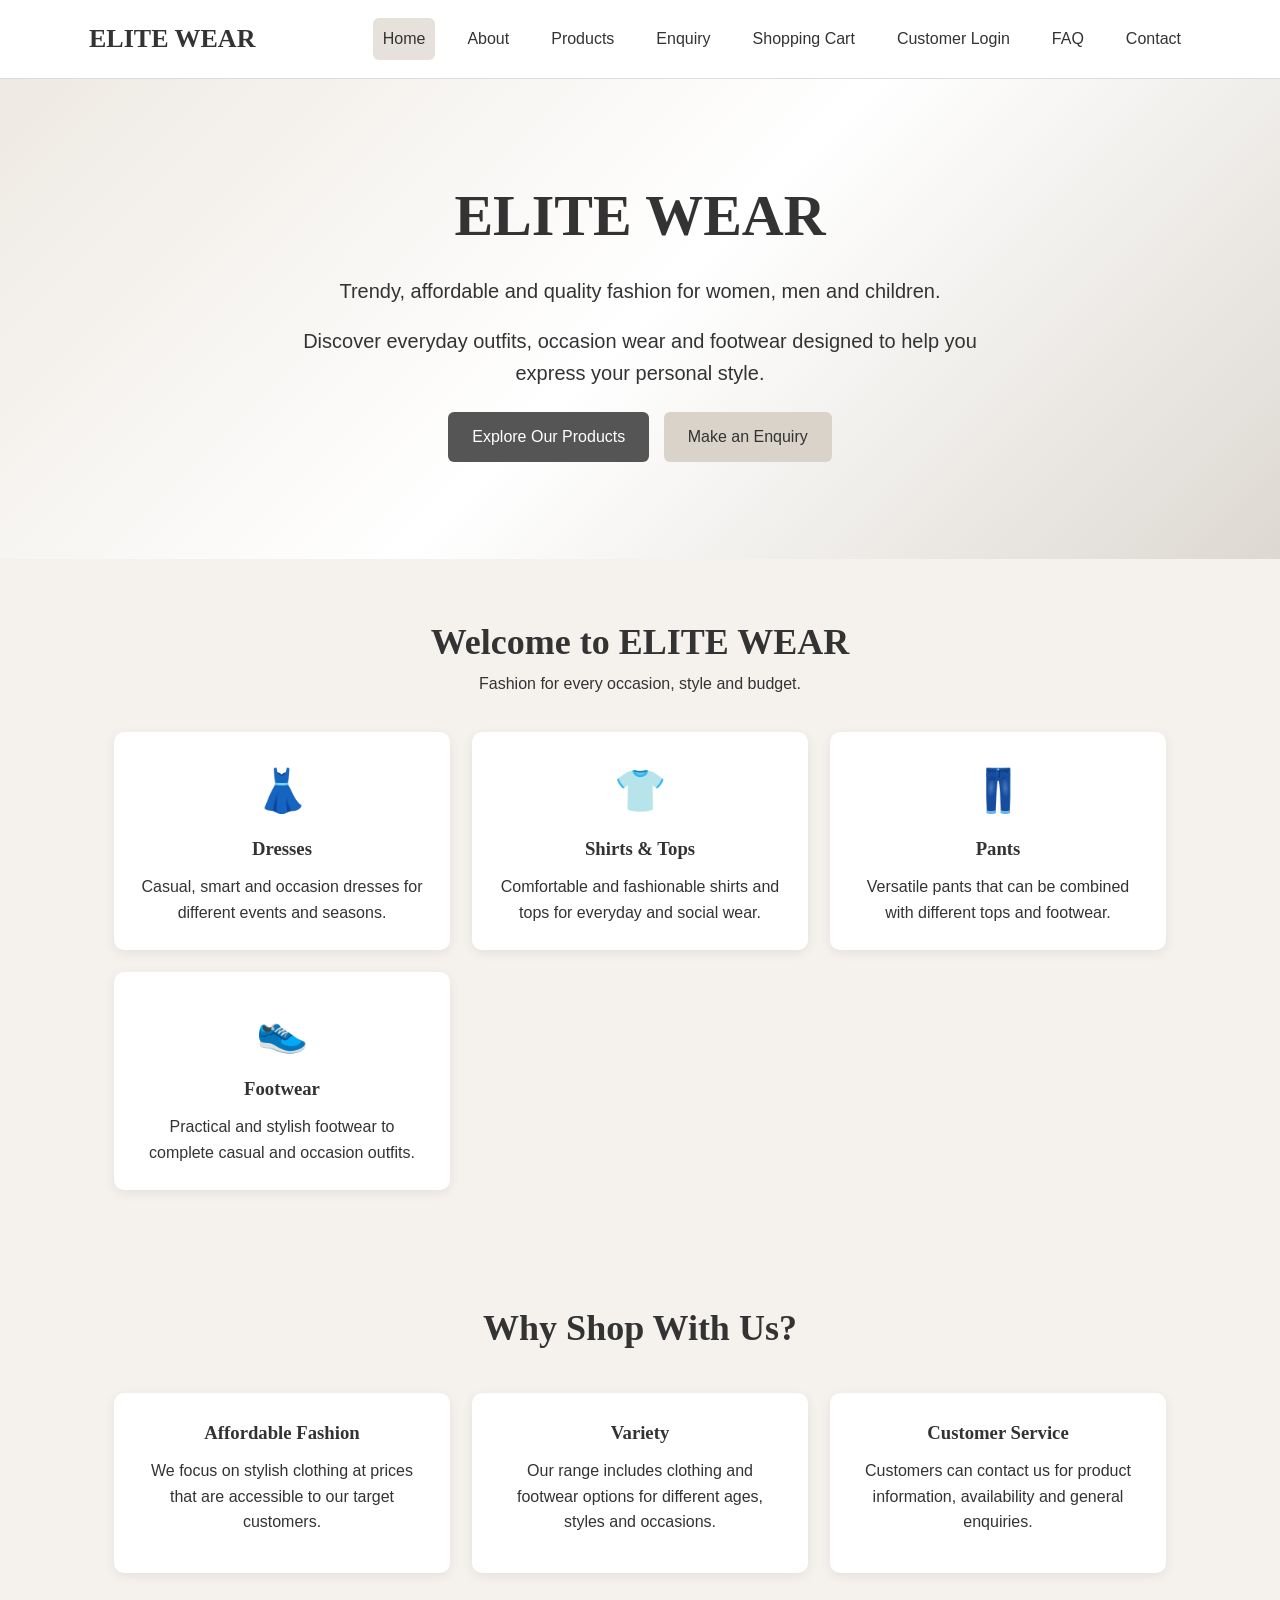
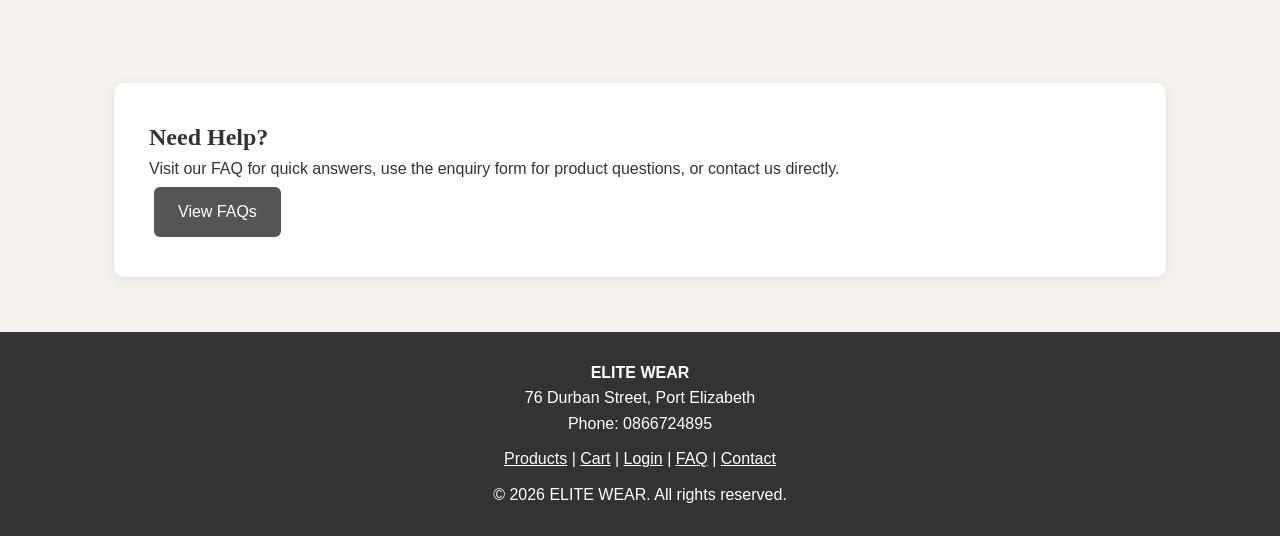
==== commit 332a0086: "Improve home page navigation semantics and branding" ====
--- a/index/index.html
+++ b/index/index.html
@@ -3,62 +3,68 @@
 <head>
     <meta charset="UTF-8">
     <meta name="viewport" content="width=device-width, initial-scale=1.0">
-    <title>Elite Wear | Trendy Fashion</title>
+    <meta name="description" content="Elite Wear offers affordable and fashionable clothing for women, men and children.">
+    <title>ELITE WEAR | Trendy Fashion</title>
     <link rel="stylesheet" href="../css/style.css">
 </head>
 <body class="home-page">
     <header class="site-header">
         <div class="navbar">
-            <div class="logo">Elite Wear</div>
-            <nav class="main-nav">
+            <div class="logo">ELITE WEAR</div>
+            <nav class="main-nav" aria-label="Main navigation">
                 <a class="active nav-link" href="index.html">Home</a>
                 <a class="nav-link" href="../Pages/about.html">About</a>
-                <a class="nav-link" href="../Pages/services.html">Services</a>
+                <a class="nav-link" href="../Pages/products.html">Products</a>
                 <a class="nav-link" href="../Pages/enquiry.html">Enquiry</a>
+                <a class="nav-link" href="../Pages/cart.html">Shopping Cart</a>
+                <a class="nav-link" href="../Pages/login.html">Customer Login</a>
+                <a class="nav-link" href="../Pages/faq.html">FAQ</a>
                 <a class="nav-link" href="../Pages/contact.html">Contact</a>
             </nav>
         </div>
     </header>
 
-    <section class="hero home-hero">
-        <div class="hero-content">
-            <h1>Elite Wear</h1>
-            <p>Trendy, affordable and quality fashion for women, men and children.</p>
-            <p>Discover everyday outfits, occasion wear and footwear designed to help you express your personal style.</p>
-            <div class="hero-buttons">
-                <a class="btn primary-btn" href="../Pages/services.html">Explore Our Collection</a>
-                <a class="btn light" href="../Pages/enquiry.html">Make an Enquiry</a>
+    <main>
+        <section class="hero home-hero">
+            <div class="hero-content">
+                <h1>ELITE WEAR</h1>
+                <p>Trendy, affordable and quality fashion for women, men and children.</p>
+                <p>Discover everyday outfits, occasion wear and footwear designed to help you express your personal style.</p>
+                <div class="hero-buttons">
+                    <a class="btn primary-btn" href="../Pages/products.html">Explore Our Products</a>
+                    <a class="btn light" href="../Pages/enquiry.html">Make an Enquiry</a>
+                </div>
             </div>
-        </div>
-    </section>
+        </section>
 
-    <section class="container home-section">
-        <div class="section-title">
-            <h2>Welcome to Elite Wear</h2>
-            <p>Fashion for every occasion, style and budget.</p>
-        </div>
-        <div class="cards category-cards">
-            <div class="card category-card"><div class="icon">👗</div><h3>Dresses</h3><p>Casual, smart and occasion dresses for different events and seasons.</p></div>
-            <div class="card category-card"><div class="icon">👕</div><h3>Shirts & Tops</h3><p>Comfortable and fashionable shirts and tops for everyday and social wear.</p></div>
-            <div class="card category-card"><div class="icon">👖</div><h3>Pants</h3><p>Versatile pants that can be combined with different tops and footwear.</p></div>
-            <div class="card category-card"><div class="icon">👟</div><h3>Footwear</h3><p>Practical and stylish footwear to complete casual and occasion outfits.</p></div>
-        </div>
-    </section>
+        <section class="container home-section">
+            <div class="section-title"><h2>Welcome to ELITE WEAR</h2><p>Fashion for every occasion, style and budget.</p></div>
+            <div class="cards category-cards">
+                <article class="card category-card"><div class="icon" role="img" aria-label="Dress category">👗</div><h3>Dresses</h3><p>Casual, smart and occasion dresses for different events and seasons.</p></article>
+                <article class="card category-card"><div class="icon" role="img" aria-label="Shirts and tops category">👕</div><h3>Shirts &amp; Tops</h3><p>Comfortable and fashionable shirts and tops for everyday and social wear.</p></article>
+                <article class="card category-card"><div class="icon" role="img" aria-label="Pants category">👖</div><h3>Pants</h3><p>Versatile pants that can be combined with different tops and footwear.</p></article>
+                <article class="card category-card"><div class="icon" role="img" aria-label="Footwear category">👟</div><h3>Footwear</h3><p>Practical and stylish footwear to complete casual and occasion outfits.</p></article>
+            </div>
+        </section>
 
-    <section class="container home-section benefits-section">
-        <div class="section-title"><h2>Why Shop With Us?</h2></div>
-        <div class="cards">
-            <div class="card benefit-card"><h3>Affordable Fashion</h3><p>We focus on stylish clothing at prices that are accessible to our target customers.</p></div>
-            <div class="card benefit-card"><h3>Variety</h3><p>Our range includes clothing and footwear options for different ages, styles and occasions.</p></div>
-            <div class="card benefit-card"><h3>Customer Service</h3><p>Customers can contact us for product information, availability and general enquiries.</p></div>
-        </div>
-    </section>
+        <section class="container home-section benefits-section">
+            <div class="section-title"><h2>Why Shop With Us?</h2></div>
+            <div class="cards">
+                <article class="card benefit-card"><h3>Affordable Fashion</h3><p>We focus on stylish clothing at prices that are accessible to our target customers.</p></article>
+                <article class="card benefit-card"><h3>Variety</h3><p>Our range includes clothing and footwear options for different ages, styles and occasions.</p></article>
+                <article class="card benefit-card"><h3>Customer Service</h3><p>Customers can contact us for product information, availability and general enquiries.</p></article>
+            </div>
+        </section>
+
+        <section class="container">
+            <div class="about-box"><h2>Need Help?</h2><p>Visit our FAQ for quick answers, use the enquiry form for product questions, or contact us directly.</p><a class="btn primary-btn" href="../Pages/faq.html">View FAQs</a></div>
+        </section>
+    </main>
 
     <footer class="site-footer">
-        <p><strong>Elite Wear</strong></p>
-        <p>76 Durban Street, Port Elizabeth</p>
-        <p>Phone: 0866724895</p>
-        <p>&copy; 2026 Elite Wear. All rights reserved.</p>
+        <p><strong>ELITE WEAR</strong></p><p>76 Durban Street, Port Elizabeth</p><p>Phone: 0866724895</p>
+        <p class="footer-links"><a href="../Pages/products.html">Products</a> | <a href="../Pages/cart.html">Cart</a> | <a href="../Pages/login.html">Login</a> | <a href="../Pages/faq.html">FAQ</a> | <a href="../Pages/contact.html">Contact</a></p>
+        <p>&copy; 2026 ELITE WEAR. All rights reserved.</p>
     </footer>
 </body>
 </html>
--- a/css/style.css
+++ b/css/style.css
@@ -1,49 +1,462 @@
-/* =========================================
-   ELITE WEAR WEBSITE - MAIN STYLESHEET
-   ========================================= */
-* { box-sizing: border-box; margin: 0; padding: 0; }
-body { font-family: Calibri, Arial, sans-serif; background:#f5f2ed; color:#333; line-height:1.6; }
-h1,h2,h3 { font-family:"Lucida Handwriting", cursive; }
-a { text-decoration:none; color:inherit; }
-header { background:#fff; border-bottom:1px solid #ddd; position:sticky; top:0; z-index:10; }
-.navbar { max-width:1150px; margin:auto; padding:18px 24px; display:flex; align-items:center; justify-content:space-between; }
-.logo { font-family:"Lucida Handwriting", cursive; font-size:26px; font-weight:bold; }
-nav { display:flex; gap:22px; }
-nav a { padding:8px 10px; border-radius:6px; }
-nav a:hover, nav a.active { background:#e6e1da; }
-.hero { min-height:480px; display:flex; align-items:center; justify-content:center; text-align:center; padding:60px 20px; background:linear-gradient(135deg,#eee9e2,#fff,#ddd8d1); }
-.hero h1 { font-size:58px; margin-bottom:12px; }
-.hero p { font-size:20px; max-width:700px; margin:0 auto 18px; }
-.btn { display:inline-block; background:#555; color:#fff; padding:12px 24px; border-radius:6px; margin:5px; border:none; cursor:pointer; font-size:16px; }
-.btn:hover { background:#333; }
-.btn.light { background:#d9d3ca; color:#333; }
-.container { max-width:1100px; margin:auto; padding:55px 24px; }
-.section-title { text-align:center; margin-bottom:35px; }
-.section-title h2 { font-size:36px; }
-.cards { display:grid; grid-template-columns:repeat(3,1fr); gap:22px; }
-.card { background:#fff; padding:25px; border-radius:10px; box-shadow:0 3px 12px #00000012; text-align:center; }
-.card h3 { margin-bottom:10px; }
-.icon { font-size:42px; margin-bottom:10px; }
-.product-grid { display:grid; grid-template-columns:repeat(3,1fr); gap:24px; }
-.product { background:#fff; border-radius:10px; overflow:hidden; box-shadow:0 3px 12px #00000012; }
-.product-img { height:220px; background:#ded9d2; display:flex; align-items:center; justify-content:center; font-size:60px; }
-.product-info { padding:18px; }
-.price { font-weight:bold; font-size:18px; margin-top:10px; }
-.about-box { background:#fff; padding:35px; border-radius:10px; box-shadow:0 3px 12px #00000012; }
-.about-box h3 { margin-bottom:8px; }
-.info-list { margin:10px 0 0 20px; }
-.info-list li { margin:8px 0; }
-.form { max-width:700px; margin:auto; background:#fff; padding:30px; border-radius:10px; box-shadow:0 3px 12px #00000012; }
-.form-group { margin-bottom:18px; }
-label { display:block; margin-bottom:6px; font-weight:bold; }
-input,textarea,select { width:100%; padding:12px; border:1px solid #ccc; border-radius:6px; font:inherit; }
-textarea { min-height:140px; resize:vertical; }
-#response { margin-top:15px; font-weight:bold; }
-footer { background:#333; color:#fff; padding:28px 20px; text-align:center; }
-@media (max-width:800px) {
-    .navbar { flex-direction:column; gap:12px; }
-    nav { flex-wrap:wrap; justify-content:center; gap:5px; }
-    .hero h1 { font-size:40px; }
-    .cards,.product-grid { grid-template-columns:1fr; }
-    .container { padding:40px 18px; }
-}+/* =========================================================
+   ELITE WEAR - EDITABLE CSS TEMPLATE
+   =========================================================
+   CSS BASIC SYNTAX GUIDE
+
+   selector {
+       property: value;
+   }
+
+   Example:
+   .card {
+       background: #ffffff;
+       padding: 25px;
+       border-radius: 10px;
+   }
+
+   Common CSS properties:
+   - color: changes text colour
+   - background: changes background colour
+   - font-size: changes text size
+   - padding: adds space inside an element
+   - margin: adds space outside an element
+   - border: adds a border
+   - border-radius: rounds corners
+   - display: controls element layout
+   - width / height: controls element size
+
+   Edit the values marked "CHANGE HERE" to customise the website.
+   ========================================================= */
+
+/* =====================
+   1. GENERAL SETTINGS
+   ===================== */
+* {
+    box-sizing: border-box;
+    margin: 0;
+    padding: 0;
+}
+
+body {
+    font-family: Arial, sans-serif; /* CHANGE HERE: Main font */
+    background: #f5f2ed; /* CHANGE HERE: Page background */
+    color: #333; /* CHANGE HERE: Main text colour */
+    line-height: 1.6;
+}
+
+h1,
+h2,
+h3 {
+    font-family: "Lucida Handwriting", cursive; /* CHANGE HERE */
+}
+
+a {
+    text-decoration: none;
+    color: inherit;
+}
+
+/* =====================
+   2. HEADER & NAVIGATION
+   ===================== */
+.site-header,
+header {
+    background: #ffffff; /* CHANGE HERE */
+    border-bottom: 1px solid #dddddd;
+    position: sticky;
+    top: 0;
+    z-index: 10;
+}
+
+.navbar {
+    max-width: 1150px;
+    margin: auto;
+    padding: 18px 24px;
+    display: flex;
+    align-items: center;
+    justify-content: space-between;
+}
+
+.logo {
+    font-family: "Lucida Handwriting", cursive;
+    font-size: 26px;
+    font-weight: bold;
+}
+
+.main-nav,
+nav {
+    display: flex;
+    gap: 22px;
+}
+
+.nav-link,
+nav a {
+    padding: 8px 10px;
+    border-radius: 6px;
+    transition: 0.3s;
+}
+
+.nav-link:hover,
+.nav-link.active,
+nav a:hover,
+nav a.active {
+    background: #e6e1da; /* CHANGE HERE */
+}
+
+/* =====================
+   3. HOME PAGE
+   ===================== */
+.home-hero,
+.hero {
+    min-height: 480px;
+    display: flex;
+    align-items: center;
+    justify-content: center;
+    text-align: center;
+    padding: 60px 20px;
+    background: linear-gradient(135deg, #eee9e2, #ffffff, #ddd8d1); /* CHANGE HERE */
+}
+
+.hero-content {
+    max-width: 800px;
+}
+
+.hero h1 {
+    font-size: 58px;
+    margin-bottom: 12px;
+}
+
+.hero p {
+    font-size: 20px;
+    max-width: 700px;
+    margin: 0 auto 18px;
+}
+
+.hero-buttons {
+    margin-top: 15px;
+}
+
+/* =====================
+   4. BUTTONS
+   ===================== */
+.btn {
+    display: inline-block;
+    background: #555555; /* CHANGE HERE */
+    color: #ffffff;
+    padding: 12px 24px;
+    border-radius: 6px;
+    margin: 5px;
+    border: none;
+    cursor: pointer;
+    font-size: 16px;
+    transition: 0.3s;
+}
+
+.btn:hover {
+    background: #333333; /* CHANGE HERE */
+    transform: translateY(-2px);
+}
+
+.btn.light {
+    background: #d9d3ca;
+    color: #333333;
+}
+
+/* =====================
+   5. GENERAL SECTIONS
+   ===================== */
+.container {
+    max-width: 1100px;
+    margin: auto;
+    padding: 55px 24px;
+}
+
+.section-title {
+    text-align: center;
+    margin-bottom: 35px;
+}
+
+.section-title h2 {
+    font-size: 36px;
+}
+
+/* =====================
+   6. CARDS
+   ===================== */
+.cards {
+    display: grid;
+    grid-template-columns: repeat(3, 1fr);
+    gap: 22px;
+}
+
+.card {
+    background: #ffffff;
+    padding: 25px;
+    border-radius: 10px;
+    box-shadow: 0 3px 12px #00000012;
+    text-align: center;
+    transition: 0.3s;
+}
+
+.card:hover {
+    transform: translateY(-5px);
+}
+
+.card h3 {
+    margin-bottom: 10px;
+}
+
+.icon {
+    font-size: 42px;
+    margin-bottom: 10px;
+}
+
+.category-card,
+.benefit-card,
+.contact-card,
+.process-card {
+    min-height: 180px;
+}
+
+/* =====================
+   7. SERVICES / PRODUCTS
+   ===================== */
+.product-grid {
+    display: grid;
+    grid-template-columns: repeat(3, 1fr);
+    gap: 24px;
+}
+
+.product,
+.product-card {
+    background: #ffffff;
+    border-radius: 10px;
+    overflow: hidden;
+    box-shadow: 0 3px 12px #00000012;
+    transition: 0.3s;
+}
+
+.product:hover,
+.product-card:hover {
+    transform: translateY(-5px);
+}
+
+.product-img {
+    height: 220px;
+    background: #ded9d2; /* CHANGE HERE */
+    display: flex;
+    align-items: center;
+    justify-content: center;
+    font-size: 60px;
+}
+
+.product-info {
+    padding: 18px;
+}
+
+.product-info h3 {
+    margin-bottom: 8px;
+}
+
+.price {
+    font-weight: bold;
+    font-size: 18px;
+    margin-top: 10px;
+}
+
+/* =====================
+   8. ABOUT PAGE
+   ===================== */
+.about-section,
+.about-content {
+    width: 100%;
+}
+
+.about-box {
+    background: #ffffff;
+    padding: 35px;
+    border-radius: 10px;
+    box-shadow: 0 3px 12px #00000012;
+}
+
+.about-box h3 {
+    margin: 20px 0 8px;
+}
+
+.about-box h3:first-child {
+    margin-top: 0;
+}
+
+.info-list {
+    margin: 10px 0 0 20px;
+}
+
+.info-list li {
+    margin: 8px 0;
+}
+
+/* =====================
+   9. ENQUIRY FORM
+   ===================== */
+.form,
+.enquiry-form {
+    max-width: 700px;
+    margin: auto;
+    background: #ffffff;
+    padding: 30px;
+    border-radius: 10px;
+    box-shadow: 0 3px 12px #00000012;
+}
+
+.form-group {
+    margin-bottom: 18px;
+}
+
+label {
+    display: block;
+    margin-bottom: 6px;
+    font-weight: bold;
+}
+
+input,
+textarea,
+select {
+    width: 100%;
+    padding: 12px;
+    border: 1px solid #cccccc;
+    border-radius: 6px;
+    font: inherit;
+}
+
+input:focus,
+textarea:focus,
+select:focus {
+    outline: 2px solid #999999;
+    border-color: #777777;
+}
+
+textarea {
+    min-height: 140px;
+    resize: vertical;
+}
+
+.form-response,
+#response {
+    margin-top: 15px;
+    font-weight: bold;
+}
+
+.submit-btn {
+    width: auto;
+}
+
+/* =====================
+   10. CONTACT PAGE
+   ===================== */
+.contact-cards {
+    grid-template-columns: repeat(3, 1fr);
+}
+
+.contact-card {
+    min-height: 240px;
+}
+
+.enquiry-btn {
+    margin-top: 12px;
+}
+
+.contact-box {
+    max-width: 900px;
+    margin: auto;
+}
+
+/* =====================
+   11. FOOTER
+   ===================== */
+.site-footer,
+footer {
+    background: #333333; /* CHANGE HERE */
+    color: #ffffff;
+    padding: 28px 20px;
+    text-align: center;
+}
+
+.footer-links {
+    margin: 10px 0;
+}
+
+.footer-links a {
+    text-decoration: underline;
+    transition: 0.3s;
+}
+
+.footer-links a:hover {
+    opacity: 0.7;
+}
+
+/* =====================
+   12. RESPONSIVE DESIGN
+   ===================== */
+@media (max-width: 800px) {
+    .navbar {
+        flex-direction: column;
+        gap: 12px;
+    }
+
+    .main-nav,
+    nav {
+        flex-wrap: wrap;
+        justify-content: center;
+        gap: 5px;
+    }
+
+    .hero h1 {
+        font-size: 40px;
+    }
+
+    .cards,
+    .product-grid,
+    .contact-cards {
+        grid-template-columns: 1fr;
+    }
+
+    .container {
+        padding: 40px 18px;
+    }
+
+    .about-box,
+    .form {
+        padding: 22px;
+    }
+}
+
+/* =====================
+   13. EXTRA MOBILE SETTINGS
+   ===================== */
+@media (max-width: 500px) {
+    .logo {
+        font-size: 22px;
+    }
+
+    .nav-link,
+    nav a {
+        font-size: 14px;
+        padding: 6px 8px;
+    }
+
+    .hero {
+        min-height: 420px;
+        padding: 40px 15px;
+    }
+
+    .hero h1 {
+        font-size: 34px;
+    }
+
+    .hero p {
+        font-size: 17px;
+    }
+
+    .section-title h2 {
+        font-size: 28px;
+    }
+}
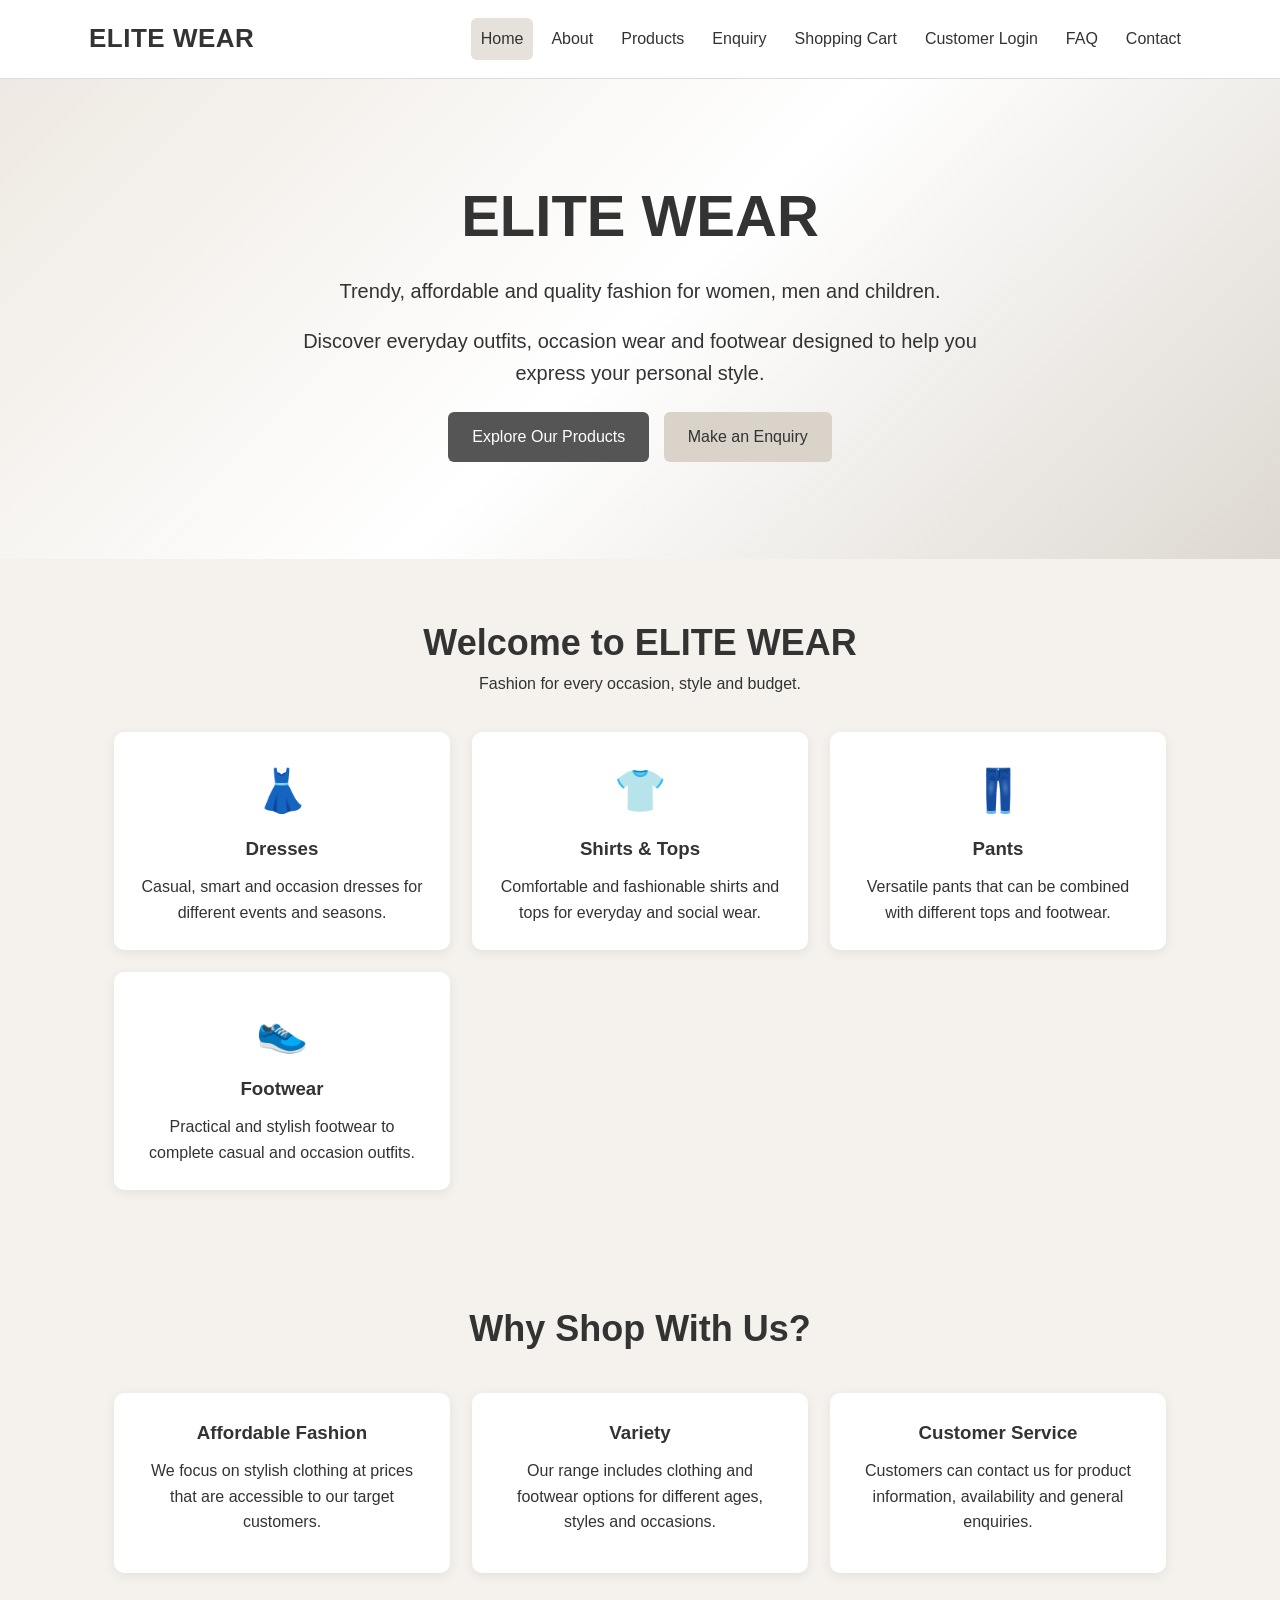
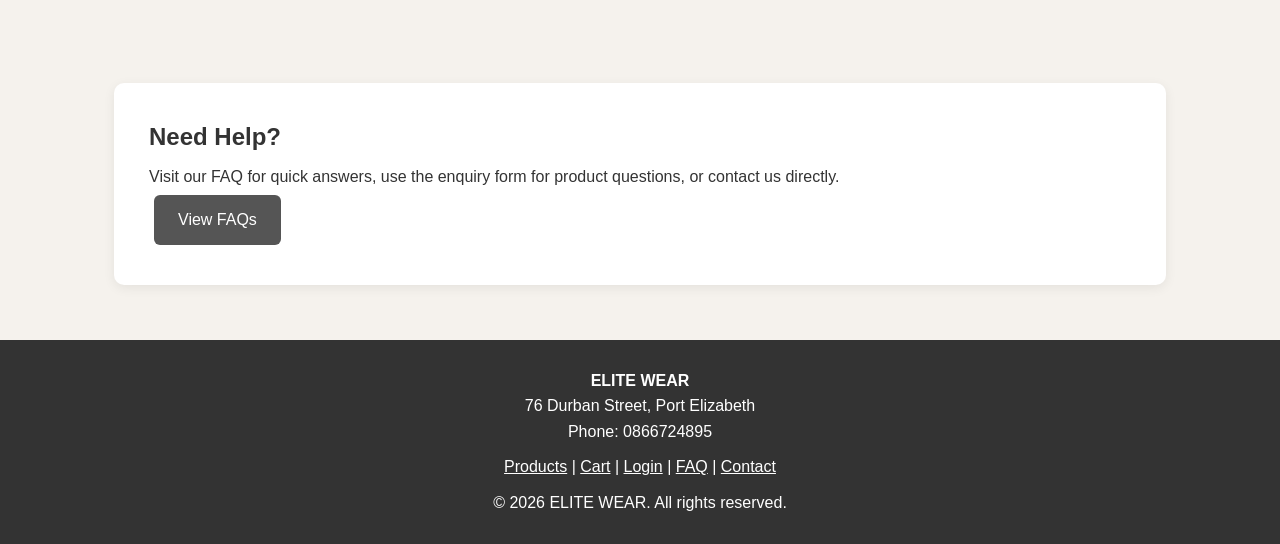
==== commit 78aa3ab9: "Improve alternate home page keyboard accessibility" ====
--- a/index/index.html
+++ b/index/index.html
@@ -8,6 +8,7 @@
     <link rel="stylesheet" href="../css/style.css">
 </head>
 <body class="home-page">
+    <a class="skip-link" href="#main-content">Skip to main content</a>
     <header class="site-header">
         <div class="navbar">
             <div class="logo">ELITE WEAR</div>
@@ -24,7 +25,7 @@
         </div>
     </header>
 
-    <main>
+    <main id="main-content">
         <section class="hero home-hero">
             <div class="hero-content">
                 <h1>ELITE WEAR</h1>
@@ -66,5 +67,6 @@
         <p class="footer-links"><a href="../Pages/products.html">Products</a> | <a href="../Pages/cart.html">Cart</a> | <a href="../Pages/login.html">Login</a> | <a href="../Pages/faq.html">FAQ</a> | <a href="../Pages/contact.html">Contact</a></p>
         <p>&copy; 2026 ELITE WEAR. All rights reserved.</p>
     </footer>
+    <script src="../js/script.js"></script>
 </body>
 </html>
--- a/css/style.css
+++ b/css/style.css
@@ -1,462 +1,145 @@
 /* =========================================================
    ELITE WEAR - EDITABLE CSS TEMPLATE
    =========================================================
-   CSS BASIC SYNTAX GUIDE
-
-   selector {
-       property: value;
-   }
-
-   Example:
-   .card {
-       background: #ffffff;
-       padding: 25px;
-       border-radius: 10px;
-   }
-
-   Common CSS properties:
-   - color: changes text colour
-   - background: changes background colour
-   - font-size: changes text size
-   - padding: adds space inside an element
-   - margin: adds space outside an element
-   - border: adds a border
-   - border-radius: rounds corners
-   - display: controls element layout
-   - width / height: controls element size
-
-   Edit the values marked "CHANGE HERE" to customise the website.
+   BASIC SYNTAX
+   selector { property: value; }
+   Edit values marked "CHANGE HERE" to customise the design.
    ========================================================= */
 
-/* =====================
-   1. GENERAL SETTINGS
-   ===================== */
-* {
-    box-sizing: border-box;
-    margin: 0;
-    padding: 0;
+/* ===================== 1. GENERAL SETTINGS ===================== */
+* { box-sizing: border-box; margin: 0; padding: 0; }
+body { font-family: Arial, Helvetica, sans-serif; /* CHANGE HERE: web-safe font */ background: #f5f2ed; /* CHANGE HERE */ color: #333; line-height: 1.6; }
+h1, h2, h3 { font-family: Arial, Helvetica, sans-serif; /* CHANGE HERE: heading font */ }
+a { text-decoration: none; color: inherit; }
+img { max-width: 100%; height: auto; display: block; /* Responsive image default */ }
+
+/* ===================== 2. HEADER & NAVIGATION ===================== */
+.site-header, header { background: #fff; border-bottom: 1px solid #ddd; position: sticky; top: 0; z-index: 10; }
+.navbar { max-width: 1150px; margin: auto; padding: 18px 24px; display: flex; align-items: center; justify-content: space-between; }
+.logo { font-family: Arial, Helvetica, sans-serif; font-size: 26px; font-weight: 700; letter-spacing: .5px; }
+.main-nav, nav { display: flex; gap: 8px; align-items: center; }
+.nav-link { padding: 8px 10px; border-radius: 6px; transition: .3s; }
+.nav-link:hover, .nav-link.active { background: #e6e1da; }
+
+/* ===================== 3. HOME / HERO ===================== */
+.home-hero, .hero { min-height: 480px; display: flex; align-items: center; justify-content: center; text-align: center; padding: 60px 20px; background: linear-gradient(135deg, #eee9e2, #fff, #ddd8d1); }
+.hero-content { max-width: 800px; }
+.hero h1 { font-size: 58px; margin-bottom: 12px; }
+.hero p { font-size: 20px; max-width: 700px; margin: 0 auto 18px; }
+.hero-buttons { margin-top: 15px; }
+
+/* ===================== 4. BUTTONS ===================== */
+.btn { display: inline-block; background: #555; color: #fff; padding: 12px 24px; border-radius: 6px; margin: 5px; border: none; cursor: pointer; font-size: 16px; transition: .3s; }
+.btn:hover { background: #333; transform: translateY(-2px); }
+.btn.light { background: #d9d3ca; color: #333; }
+
+/* ===================== 5. SECTIONS ===================== */
+.container { max-width: 1100px; margin: auto; padding: 55px 24px; }
+.section-title { text-align: center; margin-bottom: 35px; }
+.section-title h1, .section-title h2 { font-size: 36px; }
+
+/* ===================== 6. CARDS ===================== */
+.cards, .faq-grid { display: grid; grid-template-columns: repeat(3, 1fr); gap: 22px; }
+.card { background: #fff; padding: 25px; border-radius: 10px; box-shadow: 0 3px 12px #00000012; text-align: center; transition: .3s; }
+.card:hover { transform: translateY(-5px); }
+.card h2, .card h3 { margin-bottom: 10px; }
+.icon { font-size: 42px; margin-bottom: 10px; }
+.category-card, .benefit-card, .contact-card, .process-card, .faq-card { min-height: 180px; }
+
+/* ===================== 7. PRODUCTS ===================== */
+.product-grid { display: grid; grid-template-columns: repeat(2, 1fr); gap: 24px; }
+.product, .product-card { background: #fff; border-radius: 10px; overflow: hidden; box-shadow: 0 3px 12px #00000012; transition: .3s; }
+.product:hover, .product-card:hover { transform: translateY(-5px); }
+.product-img { height: 180px; background: #ded9d2; display: flex; align-items: center; justify-content: center; font-size: 60px; }
+.product-img img { width: 100%; height: 100%; object-fit: cover; }
+.product-info { padding: 22px; }
+.product-info h2, .product-info h3 { margin-bottom: 8px; }
+.price { font-weight: bold; font-size: 18px; margin-top: 10px; }
+
+/* ===================== 8. ABOUT ===================== */
+.about-section, .about-content { width: 100%; }
+.about-box { background: #fff; padding: 35px; border-radius: 10px; box-shadow: 0 3px 12px #00000012; }
+.about-box h2, .about-box h3 { margin: 20px 0 8px; }
+.about-box h2:first-child, .about-box h3:first-child { margin-top: 0; }
+.info-list { margin: 10px 0 0 20px; }
+.info-list li { margin: 8px 0; }
+
+/* ===================== 9. FORMS ===================== */
+.form, .enquiry-form, .login-form { max-width: 700px; margin: auto; background: #fff; padding: 30px; border-radius: 10px; box-shadow: 0 3px 12px #00000012; }
+.form-group { margin-bottom: 18px; }
+label { display: block; margin-bottom: 6px; font-weight: bold; }
+input, textarea, select { width: 100%; padding: 12px; border: 1px solid #ccc; border-radius: 6px; font: inherit; }
+input:focus, textarea:focus, select:focus { outline: 2px solid #999; border-color: #777; }
+textarea { min-height: 140px; resize: vertical; }
+.form-response, #response { margin-top: 15px; font-weight: bold; }
+.submit-btn { width: auto; }
+.login-note, .cart-note { margin-top: 18px; padding: 15px; background: #f5f2ed; border-radius: 6px; }
+
+/* ===================== 10. CART & FAQ ===================== */
+.cart-box { max-width: 850px; margin: auto; }
+.cart-item { display: flex; justify-content: space-between; gap: 20px; padding: 18px 0; border-bottom: 1px solid #ddd; }
+.faq-card { text-align: left; }
+
+/* ===================== 11. CONTACT ===================== */
+.contact-cards { grid-template-columns: repeat(3, 1fr); }
+.contact-card { min-height: 240px; }
+.enquiry-btn { margin-top: 12px; }
+.contact-box { max-width: 900px; margin: auto; }
+
+/* ===================== 12. FOOTER ===================== */
+.site-footer, footer { background: #333; color: #fff; padding: 28px 20px; text-align: center; }
+.footer-links { margin: 10px 0; }
+.footer-links a { text-decoration: underline; transition: .3s; }
+.footer-links a:hover { opacity: .7; }
+
+/* ===================== 13. RESPONSIVE DESIGN ===================== */
+@media (max-width: 800px) {
+    .navbar { flex-direction: column; gap: 12px; }
+    .main-nav, nav { flex-wrap: wrap; justify-content: center; gap: 5px; }
+    .hero h1 { font-size: 40px; }
+    .cards, .product-grid, .contact-cards, .faq-grid { grid-template-columns: 1fr; }
+    .container { padding: 40px 18px; }
+    .about-box, .form { padding: 22px; }
+    .product-img { height: 220px; }
 }
 
-body {
-    font-family: Arial, sans-serif; /* CHANGE HERE: Main font */
-    background: #f5f2ed; /* CHANGE HERE: Page background */
-    color: #333; /* CHANGE HERE: Main text colour */
-    line-height: 1.6;
+@media (max-width: 500px) {
+    .logo { font-size: 22px; }
+    .nav-link { font-size: 14px; padding: 6px 8px; }
+    .hero { min-height: 420px; padding: 40px 15px; }
+    .hero h1 { font-size: 34px; }
+    .hero p { font-size: 17px; }
+    .section-title h1, .section-title h2 { font-size: 28px; }
+    .cart-item { flex-direction: column; }
+    .product-img { height: 180px; }
+    .product-img img { object-fit: contain; }
 }
 
-h1,
-h2,
-h3 {
-    font-family: "Lucida Handwriting", cursive; /* CHANGE HERE */
+/* ===================== 14. ACCESSIBILITY & PART 3 INTERACTIONS ===================== */
+a:focus-visible, button:focus-visible, input:focus-visible,
+textarea:focus-visible, select:focus-visible {
+    outline: 3px solid #7a5b3d;
+    outline-offset: 3px;
 }
-
-a {
-    text-decoration: none;
-    color: inherit;
+button:disabled { opacity: .6; cursor: not-allowed; }
+.form-response { padding-top: 4px; }
+.form-response:empty { display: none; }
+.cart-actions { display: flex; flex-wrap: wrap; gap: 8px; margin-top: 18px; }
+.cart-item { align-items: center; }
+.cart-item h2 { font-size: 20px; }
+.cart-quantity { display: flex; align-items: center; gap: 8px; flex-wrap: wrap; }
+.cart-quantity button { min-width: 36px; min-height: 36px; }
+.empty-cart { padding: 24px 0; text-align: center; }
+.skip-link {
+    position: absolute; left: 12px; top: -60px; z-index: 100;
+    background: #fff; color: #222; padding: 10px 14px; border: 2px solid #333;
 }
-
-/* =====================
-   2. HEADER & NAVIGATION
-   ===================== */
-.site-header,
-header {
-    background: #ffffff; /* CHANGE HERE */
-    border-bottom: 1px solid #dddddd;
-    position: sticky;
-    top: 0;
-    z-index: 10;
-}
-
-.navbar {
-    max-width: 1150px;
-    margin: auto;
-    padding: 18px 24px;
-    display: flex;
-    align-items: center;
-    justify-content: space-between;
-}
-
-.logo {
-    font-family: "Lucida Handwriting", cursive;
-    font-size: 26px;
-    font-weight: bold;
-}
-
-.main-nav,
-nav {
-    display: flex;
-    gap: 22px;
-}
-
-.nav-link,
-nav a {
-    padding: 8px 10px;
-    border-radius: 6px;
-    transition: 0.3s;
-}
-
-.nav-link:hover,
-.nav-link.active,
-nav a:hover,
-nav a.active {
-    background: #e6e1da; /* CHANGE HERE */
-}
-
-/* =====================
-   3. HOME PAGE
-   ===================== */
-.home-hero,
-.hero {
-    min-height: 480px;
-    display: flex;
-    align-items: center;
-    justify-content: center;
-    text-align: center;
-    padding: 60px 20px;
-    background: linear-gradient(135deg, #eee9e2, #ffffff, #ddd8d1); /* CHANGE HERE */
-}
-
-.hero-content {
-    max-width: 800px;
-}
-
-.hero h1 {
-    font-size: 58px;
-    margin-bottom: 12px;
-}
-
-.hero p {
-    font-size: 20px;
-    max-width: 700px;
-    margin: 0 auto 18px;
-}
-
-.hero-buttons {
-    margin-top: 15px;
-}
-
-/* =====================
-   4. BUTTONS
-   ===================== */
-.btn {
-    display: inline-block;
-    background: #555555; /* CHANGE HERE */
-    color: #ffffff;
-    padding: 12px 24px;
-    border-radius: 6px;
-    margin: 5px;
-    border: none;
-    cursor: pointer;
-    font-size: 16px;
-    transition: 0.3s;
-}
-
-.btn:hover {
-    background: #333333; /* CHANGE HERE */
-    transform: translateY(-2px);
-}
-
-.btn.light {
-    background: #d9d3ca;
-    color: #333333;
-}
-
-/* =====================
-   5. GENERAL SECTIONS
-   ===================== */
-.container {
-    max-width: 1100px;
-    margin: auto;
-    padding: 55px 24px;
-}
-
-.section-title {
-    text-align: center;
-    margin-bottom: 35px;
-}
-
-.section-title h2 {
-    font-size: 36px;
-}
-
-/* =====================
-   6. CARDS
-   ===================== */
-.cards {
-    display: grid;
-    grid-template-columns: repeat(3, 1fr);
-    gap: 22px;
-}
-
-.card {
-    background: #ffffff;
-    padding: 25px;
-    border-radius: 10px;
-    box-shadow: 0 3px 12px #00000012;
-    text-align: center;
-    transition: 0.3s;
-}
-
-.card:hover {
-    transform: translateY(-5px);
-}
-
-.card h3 {
-    margin-bottom: 10px;
-}
-
-.icon {
-    font-size: 42px;
-    margin-bottom: 10px;
-}
-
-.category-card,
-.benefit-card,
-.contact-card,
-.process-card {
-    min-height: 180px;
-}
-
-/* =====================
-   7. SERVICES / PRODUCTS
-   ===================== */
-.product-grid {
-    display: grid;
-    grid-template-columns: repeat(3, 1fr);
-    gap: 24px;
-}
-
-.product,
-.product-card {
-    background: #ffffff;
-    border-radius: 10px;
-    overflow: hidden;
-    box-shadow: 0 3px 12px #00000012;
-    transition: 0.3s;
-}
-
-.product:hover,
-.product-card:hover {
-    transform: translateY(-5px);
-}
-
-.product-img {
-    height: 220px;
-    background: #ded9d2; /* CHANGE HERE */
-    display: flex;
-    align-items: center;
-    justify-content: center;
-    font-size: 60px;
-}
-
-.product-info {
-    padding: 18px;
-}
-
-.product-info h3 {
-    margin-bottom: 8px;
-}
-
-.price {
-    font-weight: bold;
-    font-size: 18px;
-    margin-top: 10px;
-}
-
-/* =====================
-   8. ABOUT PAGE
-   ===================== */
-.about-section,
-.about-content {
-    width: 100%;
-}
-
-.about-box {
-    background: #ffffff;
-    padding: 35px;
-    border-radius: 10px;
-    box-shadow: 0 3px 12px #00000012;
-}
-
-.about-box h3 {
-    margin: 20px 0 8px;
-}
-
-.about-box h3:first-child {
-    margin-top: 0;
-}
-
-.info-list {
-    margin: 10px 0 0 20px;
-}
-
-.info-list li {
-    margin: 8px 0;
-}
-
-/* =====================
-   9. ENQUIRY FORM
-   ===================== */
-.form,
-.enquiry-form {
-    max-width: 700px;
-    margin: auto;
-    background: #ffffff;
-    padding: 30px;
-    border-radius: 10px;
-    box-shadow: 0 3px 12px #00000012;
-}
-
-.form-group {
-    margin-bottom: 18px;
-}
-
-label {
-    display: block;
-    margin-bottom: 6px;
-    font-weight: bold;
-}
-
-input,
-textarea,
-select {
-    width: 100%;
-    padding: 12px;
-    border: 1px solid #cccccc;
-    border-radius: 6px;
-    font: inherit;
-}
-
-input:focus,
-textarea:focus,
-select:focus {
-    outline: 2px solid #999999;
-    border-color: #777777;
-}
-
-textarea {
-    min-height: 140px;
-    resize: vertical;
-}
-
-.form-response,
-#response {
-    margin-top: 15px;
-    font-weight: bold;
-}
-
-.submit-btn {
-    width: auto;
-}
-
-/* =====================
-   10. CONTACT PAGE
-   ===================== */
-.contact-cards {
-    grid-template-columns: repeat(3, 1fr);
-}
-
-.contact-card {
-    min-height: 240px;
-}
-
-.enquiry-btn {
-    margin-top: 12px;
-}
-
-.contact-box {
-    max-width: 900px;
-    margin: auto;
-}
-
-/* =====================
-   11. FOOTER
-   ===================== */
-.site-footer,
-footer {
-    background: #333333; /* CHANGE HERE */
-    color: #ffffff;
-    padding: 28px 20px;
-    text-align: center;
-}
-
-.footer-links {
-    margin: 10px 0;
-}
-
-.footer-links a {
-    text-decoration: underline;
-    transition: 0.3s;
-}
-
-.footer-links a:hover {
-    opacity: 0.7;
-}
-
-/* =====================
-   12. RESPONSIVE DESIGN
-   ===================== */
-@media (max-width: 800px) {
-    .navbar {
-        flex-direction: column;
-        gap: 12px;
-    }
-
-    .main-nav,
-    nav {
-        flex-wrap: wrap;
-        justify-content: center;
-        gap: 5px;
-    }
-
-    .hero h1 {
-        font-size: 40px;
-    }
-
-    .cards,
-    .product-grid,
-    .contact-cards {
-        grid-template-columns: 1fr;
-    }
-
-    .container {
-        padding: 40px 18px;
-    }
-
-    .about-box,
-    .form {
-        padding: 22px;
+.skip-link:focus { top: 12px; }
+@media (prefers-reduced-motion: reduce) {
+    *, *::before, *::after {
+        scroll-behavior: auto !important;
+        animation-duration: .01ms !important;
+        animation-iteration-count: 1 !important;
+        transition-duration: .01ms !important;
     }
 }
-
-/* =====================
-   13. EXTRA MOBILE SETTINGS
-   ===================== */
-@media (max-width: 500px) {
-    .logo {
-        font-size: 22px;
-    }
-
-    .nav-link,
-    nav a {
-        font-size: 14px;
-        padding: 6px 8px;
-    }
-
-    .hero {
-        min-height: 420px;
-        padding: 40px 15px;
-    }
-
-    .hero h1 {
-        font-size: 34px;
-    }
-
-    .hero p {
-        font-size: 17px;
-    }
-
-    .section-title h2 {
-        font-size: 28px;
-    }
-}
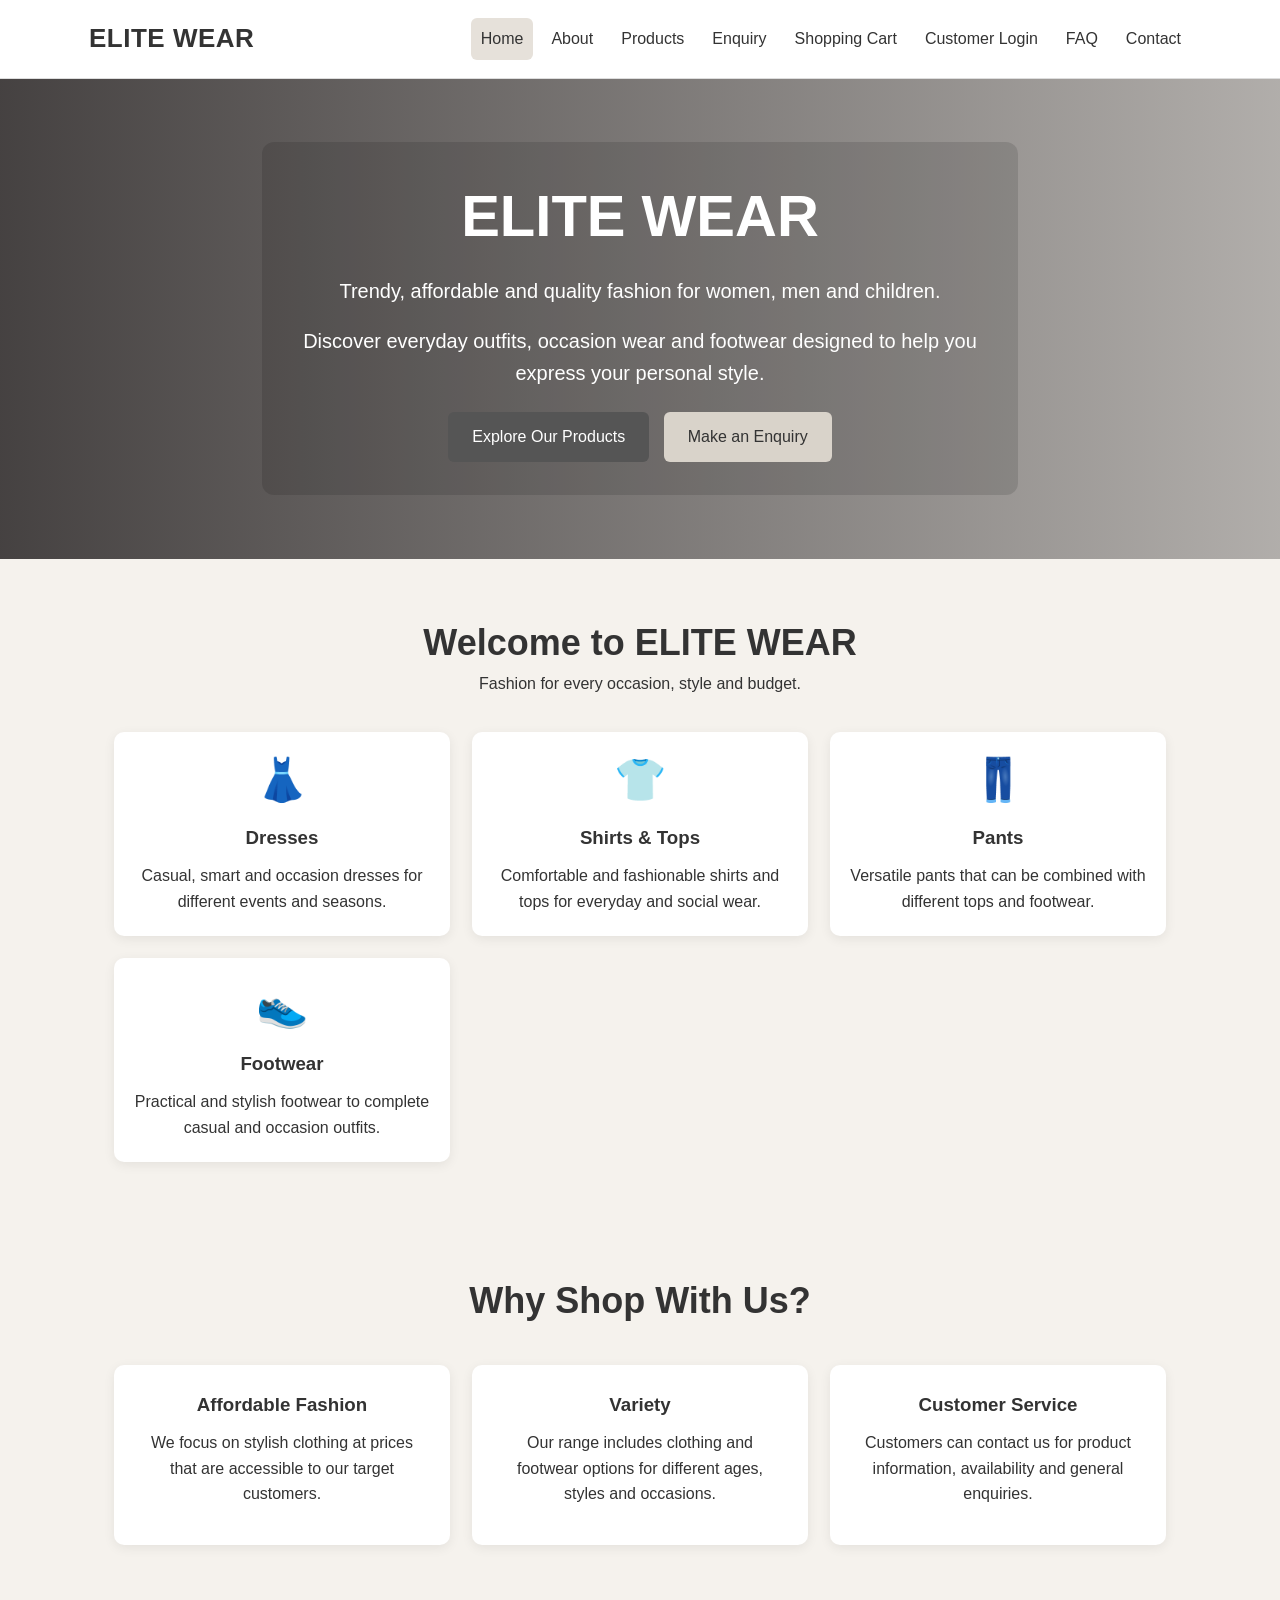
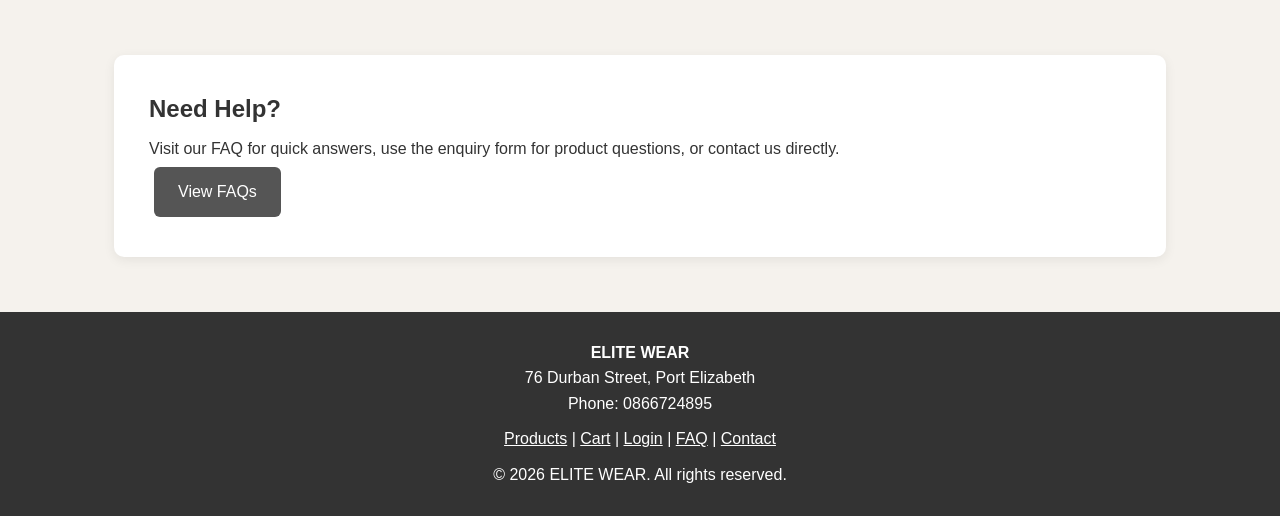
==== commit a0f3ab04: "Mark duplicate homepage file as non-indexable" ====
--- a/index/index.html
+++ b/index/index.html
@@ -4,8 +4,9 @@
     <meta charset="UTF-8">
     <meta name="viewport" content="width=device-width, initial-scale=1.0">
     <meta name="description" content="Elite Wear offers affordable and fashionable clothing for women, men and children.">
-    <title>ELITE WEAR | Trendy Fashion</title>
+    <title>ELITE WEAR Homepage Copy | Internal Coursework File</title>
     <link rel="stylesheet" href="../css/style.css">
+    <meta name="robots" content="noindex, follow">
 </head>
 <body class="home-page">
     <a class="skip-link" href="#main-content">Skip to main content</a>
--- a/css/style.css
+++ b/css/style.css
@@ -143,3 +143,148 @@
         transition-duration: .01ms !important;
     }
 }
+
+/* ===================== 15. FASHION PHOTOGRAPHY ===================== */
+.home-hero {
+    background: linear-gradient(90deg, rgba(20,16,17,.78), rgba(20,16,17,.30)),
+        url("https://images.unsplash.com/photo-1483985988355-763728e1935b?auto=format&fit=crop&w=1800&q=90") center 38% / cover no-repeat;
+    color: #fff;
+}
+.home-hero .hero-content { background: rgba(0,0,0,.12); padding: 28px; border-radius: 12px; }
+.category-image { width: 100%; height: 230px; object-fit: cover; border-radius: 7px; margin-bottom: 16px; }
+.category-card { padding: 14px 14px 22px; }
+.product-img { height: 270px; overflow: hidden; background: #eee8e3; }
+.product-img img { width: 100%; height: 100%; object-fit: cover; transition: transform .45s ease; }
+.product-card:hover .product-img img { transform: scale(1.05); }
+@media (max-width: 800px) { .category-image { height: 260px; } .product-img { height: 250px; } }
+@media (max-width: 500px) { .category-image { height: 220px; } .product-img { height: 220px; } }
+
+
+/* JavaScript validation feedback */
+.field-error {
+    display: block;
+    color: #b42318;
+    font-size: 14px;
+    margin-top: 6px;
+}
+input[aria-invalid="true"],
+textarea[aria-invalid="true"],
+select[aria-invalid="true"] {
+    border: 2px solid #b42318;
+}
+.form-response {
+    margin-top: 16px;
+    line-height: 1.5;
+}
+
+/* ===================== STORE LOCATION MAP ===================== */
+.location-section {
+    display: grid;
+    grid-template-columns: minmax(250px, .8fr) minmax(0, 1.5fr);
+    gap: 24px;
+    align-items: stretch;
+    margin: 10px auto 38px;
+    padding: 24px;
+    background: #fff;
+    border-radius: 12px;
+    box-shadow: 0 3px 12px #00000012;
+}
+.location-details {
+    align-self: center;
+}
+.location-details h2 {
+    margin-bottom: 12px;
+}
+.location-details p {
+    margin-bottom: 12px;
+}
+.map-frame {
+    min-height: 340px;
+    overflow: hidden;
+    border-radius: 9px;
+    background: #eee8e3;
+}
+.map-frame iframe {
+    display: block;
+    width: 100%;
+    height: 100%;
+    min-height: 340px;
+    border: 0;
+}
+@media (max-width: 800px) {
+    .location-section {
+        grid-template-columns: 1fr;
+        padding: 18px;
+    }
+    .map-frame,
+    .map-frame iframe {
+        min-height: 300px;
+    }
+}
+
+
+/* ===================== PART 4: JAVASCRIPT ENHANCEMENTS ===================== */
+.product-tools {
+    display: grid;
+    grid-template-columns: minmax(220px, 2fr) minmax(180px, 1fr);
+    gap: 16px;
+    align-items: end;
+    margin: 0 0 24px;
+    padding: 20px;
+    background: #fff;
+    border-radius: 10px;
+    box-shadow: 0 3px 12px #00000012;
+}
+.product-count { grid-column: 1 / -1; font-weight: 600; margin: 0; }
+.product-card[hidden] { display: none !important; }
+.gallery-trigger { display: block; width: 100%; height: 100%; padding: 0; border: 0; background: transparent; cursor: zoom-in; }
+.gallery-trigger img { width: 100%; height: 100%; object-fit: cover; }
+.gallery-trigger:focus-visible { outline: 4px solid #7a5b3d; outline-offset: -4px; }
+.lightbox-dialog {
+    width: min(900px, calc(100% - 32px));
+    max-width: none;
+    max-height: 90vh;
+    margin: auto;
+    padding: 0;
+    border: 0;
+    border-radius: 12px;
+    background: #fff;
+    color: #333;
+    box-shadow: 0 18px 60px #00000055;
+}
+.lightbox-dialog::backdrop { background: rgba(0, 0, 0, .82); }
+.lightbox-content { position: relative; padding: 18px; text-align: center; }
+.lightbox-content img { display: block; max-width: 100%; max-height: 75vh; width: auto; height: auto; margin: auto; object-fit: contain; }
+.lightbox-content p { padding: 12px 36px 2px; font-weight: 700; }
+.lightbox-close {
+    position: absolute; top: 8px; right: 10px; z-index: 1;
+    width: 42px; height: 42px; border: 0; border-radius: 50%;
+    background: #333; color: #fff; font-size: 28px; cursor: pointer;
+}
+.faq-toggle {
+    display: flex; width: 100%; align-items: center; justify-content: space-between;
+    gap: 16px; border: 0; padding: 0; background: transparent; color: inherit;
+    text-align: left; font: inherit; font-size: 20px; font-weight: 700; cursor: pointer;
+}
+.faq-toggle::after { content: "+"; font-size: 26px; line-height: 1; }
+.faq-toggle[aria-expanded="true"]::after { content: "−"; }
+.faq-answer { padding-top: 12px; animation: answer-reveal .22s ease-out; }
+.faq-card.is-open { border: 1px solid #d9d3ca; }
+@keyframes answer-reveal {
+    from { opacity: 0; transform: translateY(-5px); }
+    to { opacity: 1; transform: translateY(0); }
+}
+.product-card, .faq-card, .product-tools { animation: content-appear .35s ease both; }
+@keyframes content-appear {
+    from { opacity: 0; transform: translateY(10px); }
+    to { opacity: 1; transform: translateY(0); }
+}
+.btn, .nav-link, .card, .product-card { transition: transform .25s ease, box-shadow .25s ease, background-color .25s ease; }
+@media (max-width: 600px) {
+    .product-tools { grid-template-columns: 1fr; }
+    .product-count { grid-column: auto; }
+    .lightbox-content { padding: 48px 10px 12px; }
+}
+@media (prefers-reduced-motion: reduce) {
+    .product-card, .faq-card, .product-tools, .faq-answer { animation: none !important; }
+}
